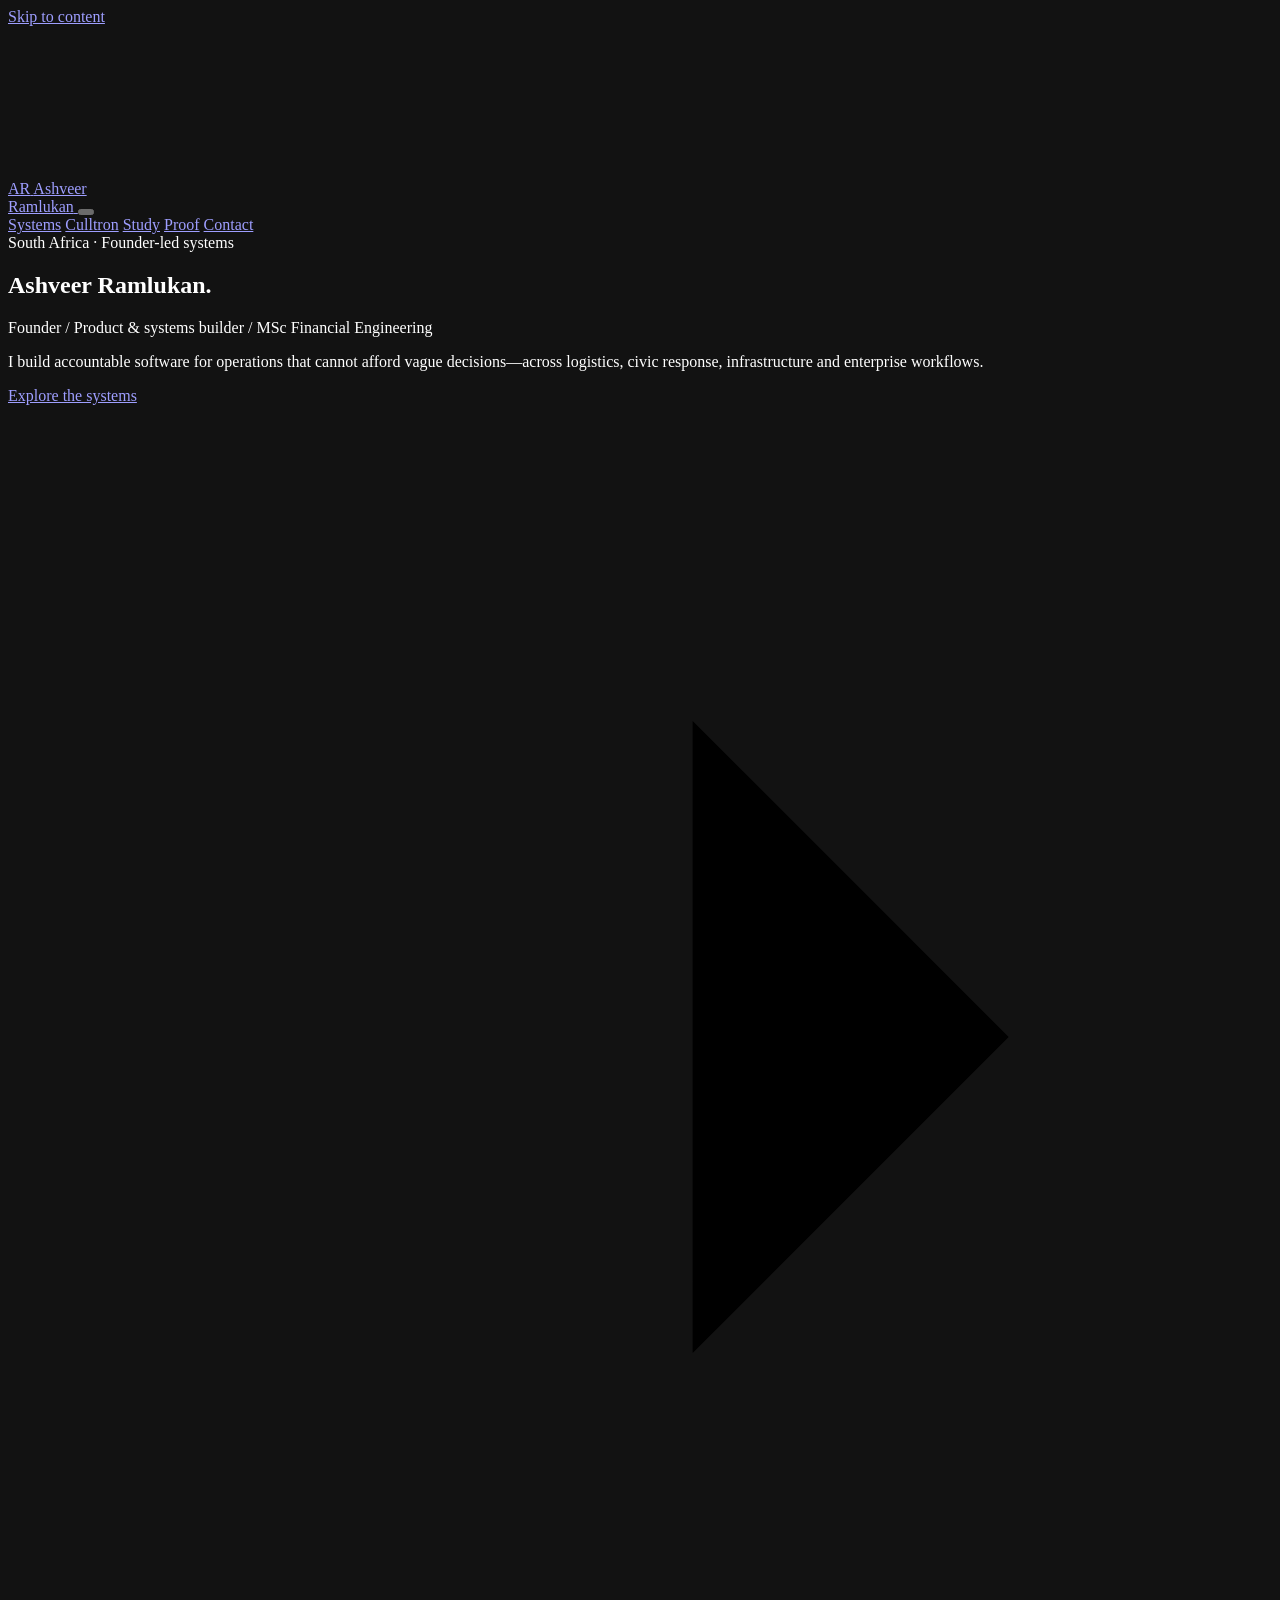
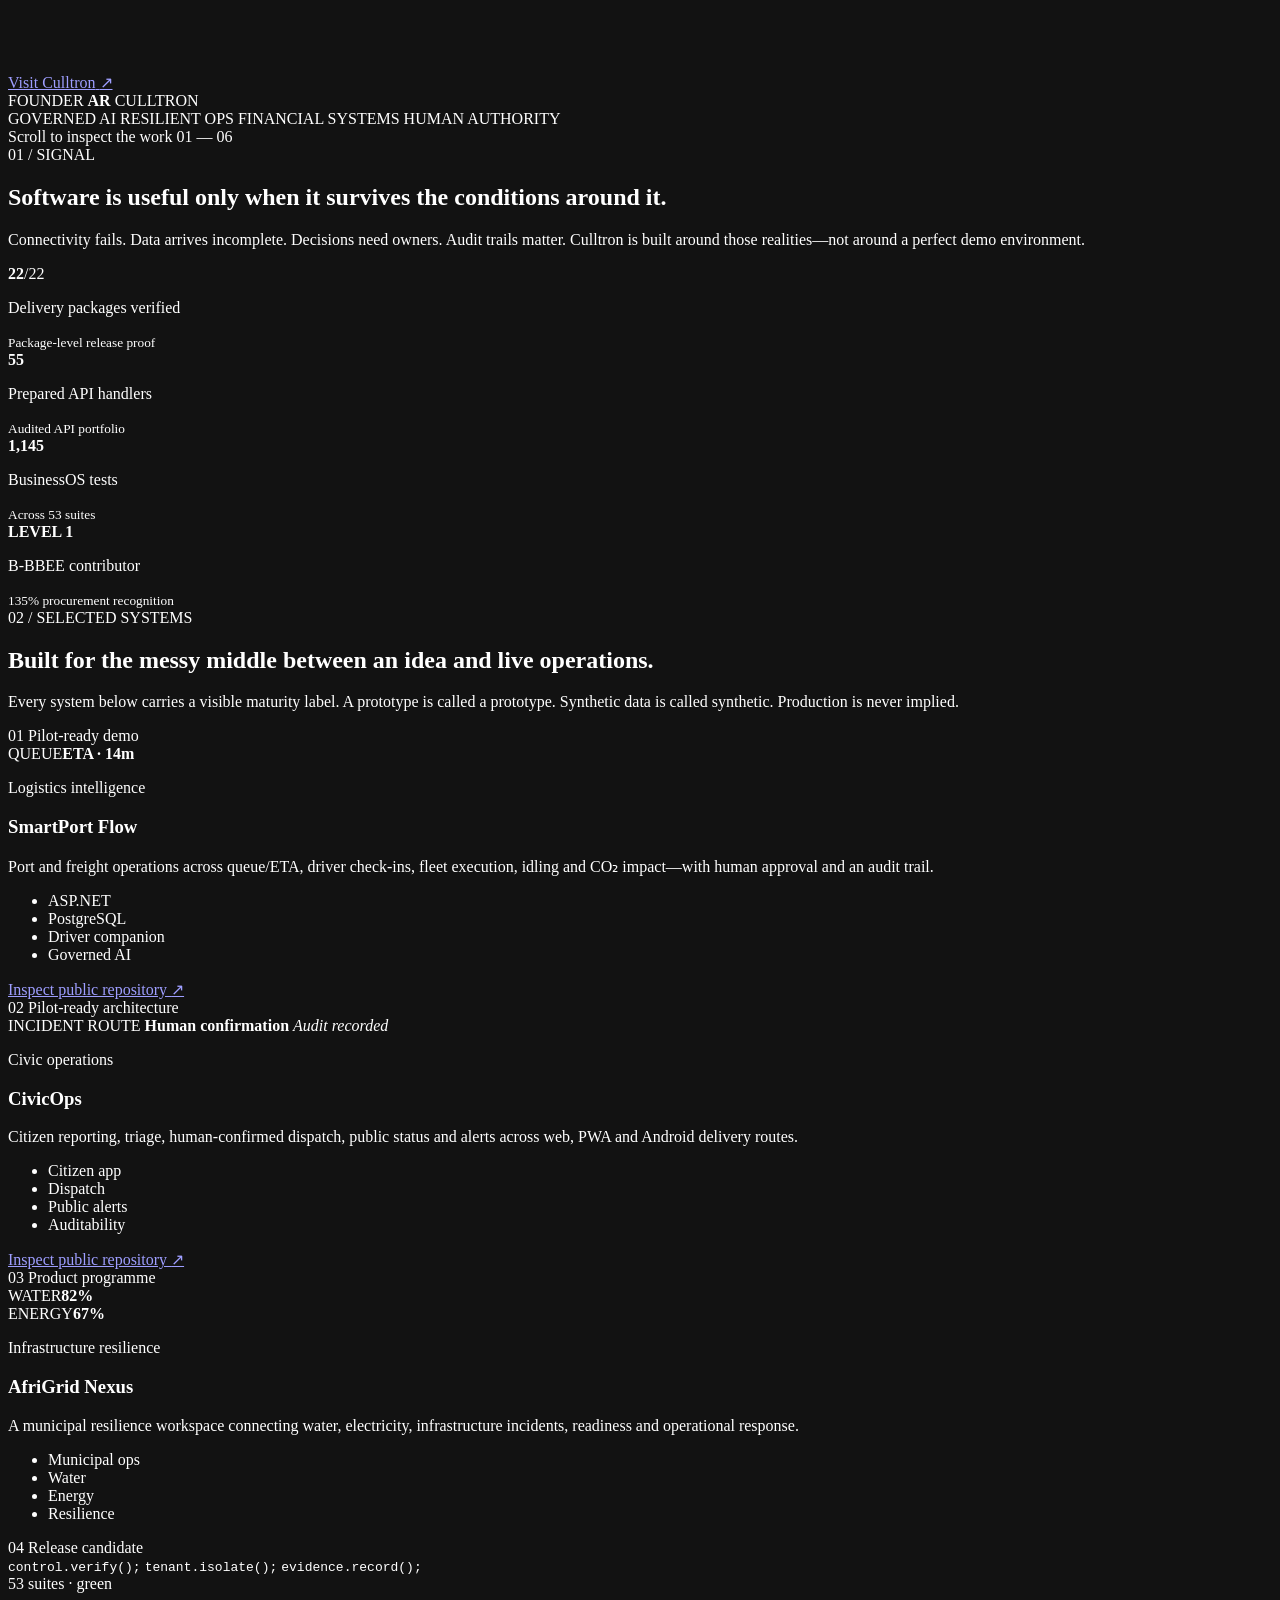
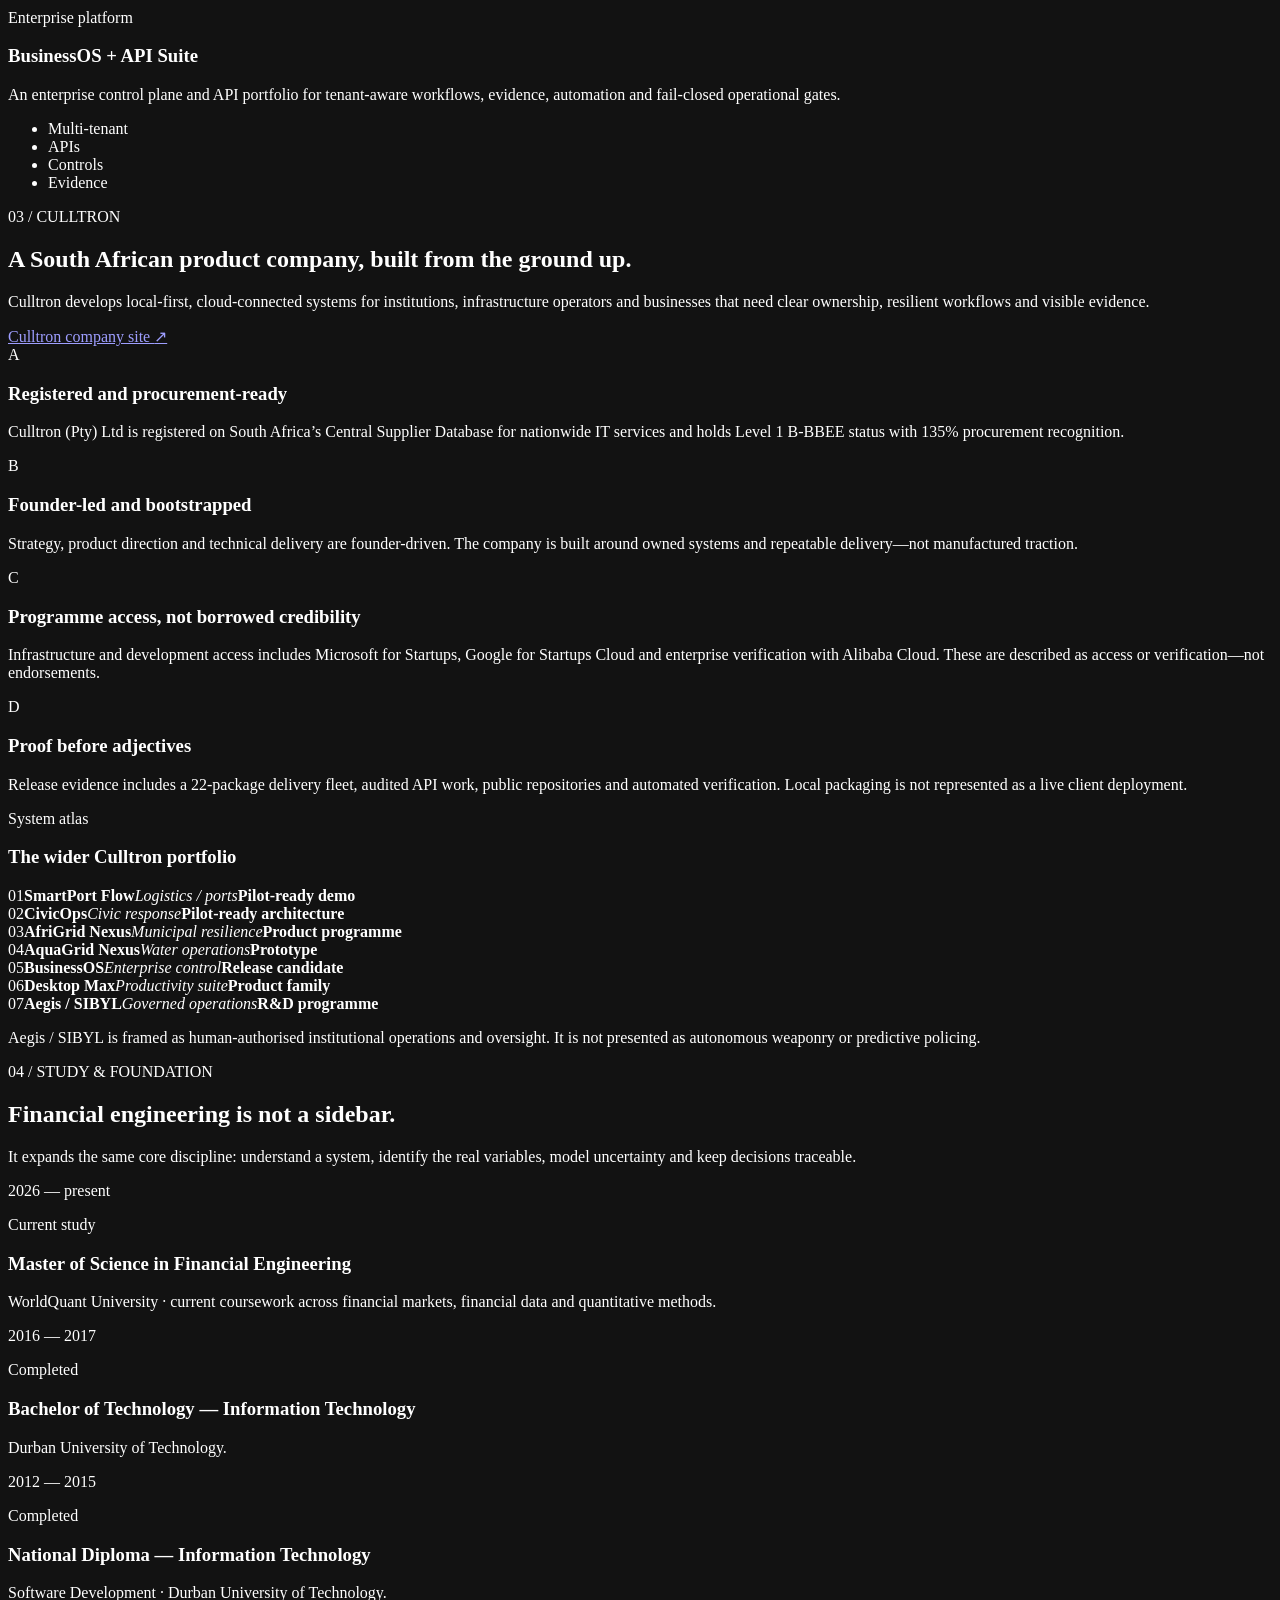
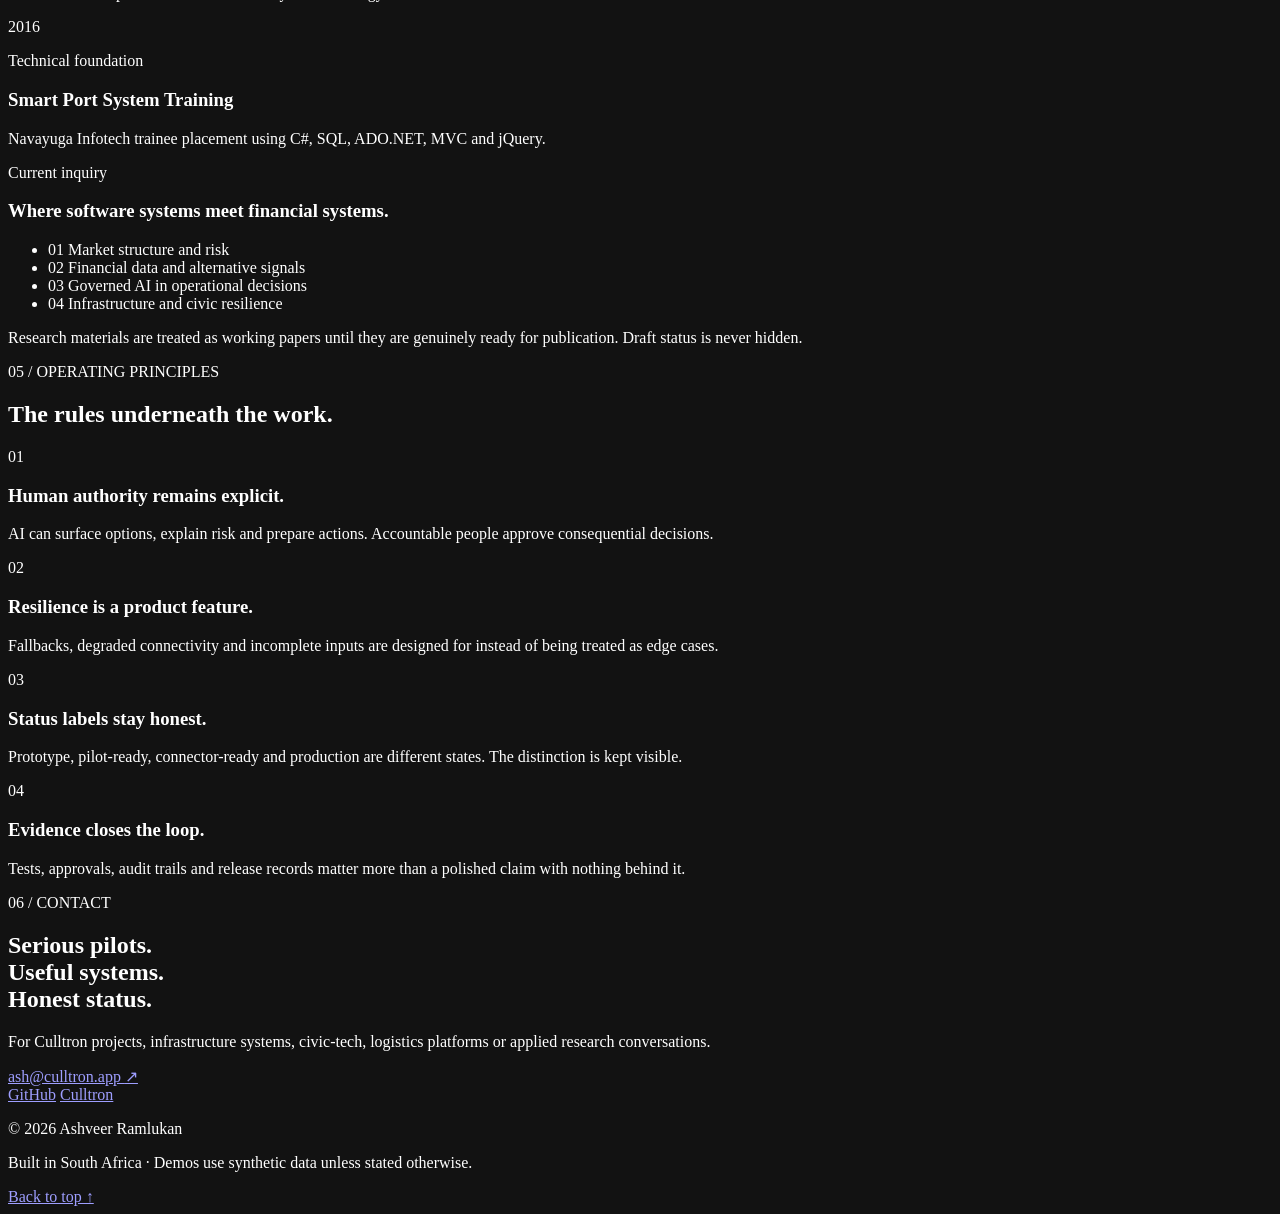
==== index.html @ 6ff2c351 "Build professional founder profile page" ====
<!doctype html>
<html lang="en">
<head>
  <meta charset="utf-8">
  <meta name="viewport" content="width=device-width, initial-scale=1">
  <meta name="color-scheme" content="dark">
  <meta name="theme-color" content="#090b0f">

  <title>Ashveer Ramlukan — Founder of Culltron</title>
  <meta name="description" content="Ashveer Ramlukan is the founder of Culltron, building governed software for logistics, civic operations, infrastructure and enterprise workflows while studying Financial Engineering.">
  <meta name="author" content="Ashveer Ramlukan">
  <meta name="robots" content="index, follow">

  <meta property="og:type" content="website">
  <meta property="og:title" content="Ashveer Ramlukan — Founder of Culltron">
  <meta property="og:description" content="Founder, systems builder and MSc Financial Engineering student. Building accountable software for real-world operations.">
  <meta property="og:image" content="assets/og-card.png">
  <meta property="og:image:alt" content="Ashveer Ramlukan — Founder of Culltron">
  <meta name="twitter:card" content="summary_large_image">

  <link rel="icon" href="assets/favicon.svg" type="image/svg+xml">
  <link rel="stylesheet" href="styles.css">

  <script type="application/ld+json">
  {
    "@context": "https://schema.org",
    "@type": "Person",
    "name": "Ashveer Ramlukan",
    "jobTitle": "Founder and Systems Builder",
    "worksFor": {
      "@type": "Organization",
      "name": "Culltron (Pty) Ltd",
      "url": "https://culltron.co.za"
    },
    "affiliation": {
      "@type": "CollegeOrUniversity",
      "name": "WorldQuant University"
    },
    "alumniOf": {
      "@type": "CollegeOrUniversity",
      "name": "Durban University of Technology"
    },
    "url": "https://github.com/AeriesAgi",
    "sameAs": [
      "https://github.com/AeriesAgi",
      "https://culltron.co.za"
    ]
  }
  </script>
</head>
<body>
  <a class="skip-link" href="#main">Skip to content</a>
  <div class="scroll-progress" aria-hidden="true"><span></span></div>
  <div class="pointer-glow" aria-hidden="true"></div>
  <canvas class="field" id="field" aria-hidden="true"></canvas>

  <header class="site-header" data-header>
    <a class="brand magnetic" href="#top" aria-label="Ashveer Ramlukan — home">
      <span class="brand-mark">AR</span>
      <span class="brand-copy">Ashveer<br>Ramlukan</span>
    </a>

    <button class="nav-toggle" type="button" aria-label="Open navigation" aria-expanded="false" aria-controls="site-nav">
      <span></span><span></span>
    </button>

    <nav class="site-nav" id="site-nav" aria-label="Primary navigation">
      <a href="#work">Systems</a>
      <a href="#culltron">Culltron</a>
      <a href="#study">Study</a>
      <a href="#proof">Proof</a>
      <a class="nav-cta magnetic" href="mailto:ash@culltron.app">Contact</a>
    </nav>
  </header>

  <main id="main">
    <section class="hero" id="top" aria-labelledby="hero-title">
      <div class="hero-grid shell">
        <div class="hero-copy">
          <div class="eyebrow reveal">
            <span class="status-dot" aria-hidden="true"></span>
            South Africa · Founder-led systems
          </div>

          <h1 id="hero-title" class="hero-title reveal">
            <span>Ashveer</span>
            <span class="outline">Ramlukan.</span>
          </h1>

          <p class="hero-role reveal">Founder <span>/</span> Product &amp; systems builder <span>/</span> MSc Financial Engineering</p>

          <p class="hero-lead reveal">
            I build accountable software for operations that cannot afford vague decisions—across logistics, civic response, infrastructure and enterprise workflows.
          </p>

          <div class="hero-actions reveal">
            <a class="button button-primary magnetic" href="#work">
              <span>Explore the systems</span>
              <svg viewBox="0 0 24 24" aria-hidden="true"><path d="M5 12h14M13 6l6 6-6 6"/></svg>
            </a>
            <a class="button button-quiet magnetic" href="https://culltron.co.za" target="_blank" rel="noreferrer">
              <span>Visit Culltron</span>
              <span aria-hidden="true">↗</span>
            </a>
          </div>
        </div>

        <div class="hero-orbit reveal" aria-label="Areas of focus">
          <div class="orbit-ring orbit-ring-one"></div>
          <div class="orbit-ring orbit-ring-two"></div>
          <div class="orbit-core">
            <span class="orbit-kicker">FOUNDER</span>
            <strong>AR</strong>
            <span>CULLTRON</span>
          </div>
          <span class="orbit-tag tag-one">GOVERNED AI</span>
          <span class="orbit-tag tag-two">RESILIENT OPS</span>
          <span class="orbit-tag tag-three">FINANCIAL SYSTEMS</span>
          <span class="orbit-tag tag-four">HUMAN AUTHORITY</span>
        </div>
      </div>

      <div class="hero-foot shell reveal">
        <span>Scroll to inspect the work</span>
        <span class="hero-line" aria-hidden="true"></span>
        <span>01 — 06</span>
      </div>
    </section>

    <section class="signal section" aria-labelledby="signal-title">
      <div class="shell signal-layout">
        <div class="section-index reveal">01 / SIGNAL</div>
        <div>
          <h2 id="signal-title" class="statement reveal">Software is useful only when it survives the conditions around it.</h2>
          <p class="statement-note reveal">Connectivity fails. Data arrives incomplete. Decisions need owners. Audit trails matter. Culltron is built around those realities—not around a perfect demo environment.</p>
        </div>
      </div>

      <div class="shell metric-grid" id="proof">
        <article class="metric reveal">
          <strong data-count="22">22</strong><span>/22</span>
          <p>Delivery packages verified</p>
          <small>Package-level release proof</small>
        </article>
        <article class="metric reveal">
          <strong data-count="55">55</strong>
          <p>Prepared API handlers</p>
          <small>Audited API portfolio</small>
        </article>
        <article class="metric reveal">
          <strong data-count="1145">1,145</strong>
          <p>BusinessOS tests</p>
          <small>Across 53 suites</small>
        </article>
        <article class="metric reveal">
          <strong>LEVEL 1</strong>
          <p>B-BBEE contributor</p>
          <small>135% procurement recognition</small>
        </article>
      </div>
    </section>

    <section class="work section" id="work" aria-labelledby="work-title">
      <div class="shell section-head">
        <div class="section-index reveal">02 / SELECTED SYSTEMS</div>
        <div>
          <h2 id="work-title" class="section-title reveal">Built for the messy middle between an idea and live operations.</h2>
          <p class="section-intro reveal">Every system below carries a visible maturity label. A prototype is called a prototype. Synthetic data is called synthetic. Production is never implied.</p>
        </div>
      </div>

      <div class="shell project-grid">
        <article class="project project-featured reveal">
          <div class="project-topline">
            <span class="project-number">01</span>
            <span class="status status-ready">Pilot-ready demo</span>
          </div>
          <div class="project-visual visual-port" aria-hidden="true">
            <div class="radar"></div>
            <div class="route route-a"></div>
            <div class="route route-b"></div>
            <span class="port-node node-a"></span>
            <span class="port-node node-b"></span>
            <span class="port-node node-c"></span>
            <div class="visual-label"><span>QUEUE</span><strong>ETA · 14m</strong></div>
          </div>
          <div class="project-copy">
            <p class="project-kicker">Logistics intelligence</p>
            <h3>SmartPort Flow</h3>
            <p>Port and freight operations across queue/ETA, driver check-ins, fleet execution, idling and CO₂ impact—with human approval and an audit trail.</p>
            <ul class="tag-list" aria-label="SmartPort Flow capabilities">
              <li>ASP.NET</li><li>PostgreSQL</li><li>Driver companion</li><li>Governed AI</li>
            </ul>
            <a class="text-link magnetic" href="https://github.com/AeriesAgi/culltron-smart-port-flow" target="_blank" rel="noreferrer">Inspect public repository <span aria-hidden="true">↗</span></a>
          </div>
        </article>

        <article class="project reveal">
          <div class="project-topline">
            <span class="project-number">02</span>
            <span class="status status-ready">Pilot-ready architecture</span>
          </div>
          <div class="project-visual visual-civic" aria-hidden="true">
            <div class="civic-map"></div>
            <span class="pulse pulse-a"></span>
            <span class="pulse pulse-b"></span>
            <span class="pulse pulse-c"></span>
            <div class="dispatch-card">
              <span>INCIDENT ROUTE</span>
              <strong>Human confirmation</strong>
              <i>Audit recorded</i>
            </div>
          </div>
          <div class="project-copy">
            <p class="project-kicker">Civic operations</p>
            <h3>CivicOps</h3>
            <p>Citizen reporting, triage, human-confirmed dispatch, public status and alerts across web, PWA and Android delivery routes.</p>
            <ul class="tag-list" aria-label="CivicOps capabilities">
              <li>Citizen app</li><li>Dispatch</li><li>Public alerts</li><li>Auditability</li>
            </ul>
            <a class="text-link magnetic" href="https://github.com/AeriesAgi/civicops" target="_blank" rel="noreferrer">Inspect public repository <span aria-hidden="true">↗</span></a>
          </div>
        </article>

        <article class="project reveal">
          <div class="project-topline">
            <span class="project-number">03</span>
            <span class="status status-build">Product programme</span>
          </div>
          <div class="project-visual visual-grid" aria-hidden="true">
            <div class="grid-wave wave-one"></div>
            <div class="grid-wave wave-two"></div>
            <div class="grid-meter"><span>WATER</span><b>82%</b></div>
            <div class="grid-meter meter-two"><span>ENERGY</span><b>67%</b></div>
          </div>
          <div class="project-copy">
            <p class="project-kicker">Infrastructure resilience</p>
            <h3>AfriGrid Nexus</h3>
            <p>A municipal resilience workspace connecting water, electricity, infrastructure incidents, readiness and operational response.</p>
            <ul class="tag-list" aria-label="AfriGrid Nexus capabilities">
              <li>Municipal ops</li><li>Water</li><li>Energy</li><li>Resilience</li>
            </ul>
          </div>
        </article>

        <article class="project reveal">
          <div class="project-topline">
            <span class="project-number">04</span>
            <span class="status status-release">Release candidate</span>
          </div>
          <div class="project-visual visual-os" aria-hidden="true">
            <div class="terminal-window">
              <div class="terminal-head"><i></i><i></i><i></i></div>
              <code><span>control</span>.verify();</code>
              <code><span>tenant</span>.isolate();</code>
              <code><span>evidence</span>.record();</code>
              <div class="terminal-ok">53 suites · green</div>
            </div>
          </div>
          <div class="project-copy">
            <p class="project-kicker">Enterprise platform</p>
            <h3>BusinessOS + API Suite</h3>
            <p>An enterprise control plane and API portfolio for tenant-aware workflows, evidence, automation and fail-closed operational gates.</p>
            <ul class="tag-list" aria-label="BusinessOS capabilities">
              <li>Multi-tenant</li><li>APIs</li><li>Controls</li><li>Evidence</li>
            </ul>
          </div>
        </article>
      </div>
    </section>

    <section class="culltron section" id="culltron" aria-labelledby="culltron-title">
      <div class="shell culltron-layout">
        <div class="culltron-sticky">
          <div class="section-index reveal">03 / CULLTRON</div>
          <h2 id="culltron-title" class="section-title reveal">A South African product company, built from the ground up.</h2>
          <p class="section-intro reveal">Culltron develops local-first, cloud-connected systems for institutions, infrastructure operators and businesses that need clear ownership, resilient workflows and visible evidence.</p>
          <div class="culltron-actions reveal">
            <a class="button button-primary magnetic" href="https://culltron.co.za" target="_blank" rel="noreferrer">Culltron company site <span aria-hidden="true">↗</span></a>
          </div>
        </div>

        <div class="evidence-stack">
          <article class="evidence reveal">
            <span class="evidence-index">A</span>
            <div>
              <h3>Registered and procurement-ready</h3>
              <p>Culltron (Pty) Ltd is registered on South Africa’s Central Supplier Database for nationwide IT services and holds Level 1 B-BBEE status with 135% procurement recognition.</p>
            </div>
          </article>
          <article class="evidence reveal">
            <span class="evidence-index">B</span>
            <div>
              <h3>Founder-led and bootstrapped</h3>
              <p>Strategy, product direction and technical delivery are founder-driven. The company is built around owned systems and repeatable delivery—not manufactured traction.</p>
            </div>
          </article>
          <article class="evidence reveal">
            <span class="evidence-index">C</span>
            <div>
              <h3>Programme access, not borrowed credibility</h3>
              <p>Infrastructure and development access includes Microsoft for Startups, Google for Startups Cloud and enterprise verification with Alibaba Cloud. These are described as access or verification—not endorsements.</p>
            </div>
          </article>
          <article class="evidence reveal">
            <span class="evidence-index">D</span>
            <div>
              <h3>Proof before adjectives</h3>
              <p>Release evidence includes a 22-package delivery fleet, audited API work, public repositories and automated verification. Local packaging is not represented as a live client deployment.</p>
            </div>
          </article>
        </div>
      </div>

      <div class="shell system-atlas reveal" aria-labelledby="atlas-title">
        <div class="atlas-head">
          <p class="project-kicker">System atlas</p>
          <h3 id="atlas-title">The wider Culltron portfolio</h3>
        </div>
        <div class="atlas-table" role="list">
          <div class="atlas-row" role="listitem"><span>01</span><strong>SmartPort Flow</strong><em>Logistics / ports</em><b>Pilot-ready demo</b></div>
          <div class="atlas-row" role="listitem"><span>02</span><strong>CivicOps</strong><em>Civic response</em><b>Pilot-ready architecture</b></div>
          <div class="atlas-row" role="listitem"><span>03</span><strong>AfriGrid Nexus</strong><em>Municipal resilience</em><b>Product programme</b></div>
          <div class="atlas-row" role="listitem"><span>04</span><strong>AquaGrid Nexus</strong><em>Water operations</em><b>Prototype</b></div>
          <div class="atlas-row" role="listitem"><span>05</span><strong>BusinessOS</strong><em>Enterprise control</em><b>Release candidate</b></div>
          <div class="atlas-row" role="listitem"><span>06</span><strong>Desktop Max</strong><em>Productivity suite</em><b>Product family</b></div>
          <div class="atlas-row" role="listitem"><span>07</span><strong>Aegis / SIBYL</strong><em>Governed operations</em><b>R&amp;D programme</b></div>
        </div>
        <p class="atlas-note">Aegis / SIBYL is framed as human-authorised institutional operations and oversight. It is not presented as autonomous weaponry or predictive policing.</p>
      </div>
    </section>

    <section class="study section" id="study" aria-labelledby="study-title">
      <div class="shell section-head">
        <div class="section-index reveal">04 / STUDY &amp; FOUNDATION</div>
        <div>
          <h2 id="study-title" class="section-title reveal">Financial engineering is not a sidebar.</h2>
          <p class="section-intro reveal">It expands the same core discipline: understand a system, identify the real variables, model uncertainty and keep decisions traceable.</p>
        </div>
      </div>

      <div class="shell study-grid">
        <div class="timeline">
          <article class="timeline-item reveal">
            <time>2026 — present</time>
            <div>
              <p class="timeline-type">Current study</p>
              <h3>Master of Science in Financial Engineering</h3>
              <p>WorldQuant University · current coursework across financial markets, financial data and quantitative methods.</p>
            </div>
          </article>
          <article class="timeline-item reveal">
            <time>2016 — 2017</time>
            <div>
              <p class="timeline-type">Completed</p>
              <h3>Bachelor of Technology — Information Technology</h3>
              <p>Durban University of Technology.</p>
            </div>
          </article>
          <article class="timeline-item reveal">
            <time>2012 — 2015</time>
            <div>
              <p class="timeline-type">Completed</p>
              <h3>National Diploma — Information Technology</h3>
              <p>Software Development · Durban University of Technology.</p>
            </div>
          </article>
          <article class="timeline-item reveal">
            <time>2016</time>
            <div>
              <p class="timeline-type">Technical foundation</p>
              <h3>Smart Port System Training</h3>
              <p>Navayuga Infotech trainee placement using C#, SQL, ADO.NET, MVC and jQuery.</p>
            </div>
          </article>
        </div>

        <aside class="study-panel reveal">
          <p class="project-kicker">Current inquiry</p>
          <h3>Where software systems meet financial systems.</h3>
          <ul class="focus-list">
            <li><span>01</span> Market structure and risk</li>
            <li><span>02</span> Financial data and alternative signals</li>
            <li><span>03</span> Governed AI in operational decisions</li>
            <li><span>04</span> Infrastructure and civic resilience</li>
          </ul>
          <p class="study-note">Research materials are treated as working papers until they are genuinely ready for publication. Draft status is never hidden.</p>
        </aside>
      </div>
    </section>

    <section class="principles section" aria-labelledby="principles-title">
      <div class="shell section-head compact">
        <div class="section-index reveal">05 / OPERATING PRINCIPLES</div>
        <h2 id="principles-title" class="section-title reveal">The rules underneath the work.</h2>
      </div>
      <div class="shell principles-grid">
        <article class="principle reveal">
          <span>01</span>
          <h3>Human authority remains explicit.</h3>
          <p>AI can surface options, explain risk and prepare actions. Accountable people approve consequential decisions.</p>
        </article>
        <article class="principle reveal">
          <span>02</span>
          <h3>Resilience is a product feature.</h3>
          <p>Fallbacks, degraded connectivity and incomplete inputs are designed for instead of being treated as edge cases.</p>
        </article>
        <article class="principle reveal">
          <span>03</span>
          <h3>Status labels stay honest.</h3>
          <p>Prototype, pilot-ready, connector-ready and production are different states. The distinction is kept visible.</p>
        </article>
        <article class="principle reveal">
          <span>04</span>
          <h3>Evidence closes the loop.</h3>
          <p>Tests, approvals, audit trails and release records matter more than a polished claim with nothing behind it.</p>
        </article>
      </div>
    </section>

    <section class="contact section" id="contact" aria-labelledby="contact-title">
      <div class="shell contact-card reveal">
        <div>
          <p class="section-index">06 / CONTACT</p>
          <h2 id="contact-title">Serious pilots.<br>Useful systems.<br><span>Honest status.</span></h2>
        </div>
        <div class="contact-side">
          <p>For Culltron projects, infrastructure systems, civic-tech, logistics platforms or applied research conversations.</p>
          <a class="contact-email magnetic" href="mailto:ash@culltron.app">ash@culltron.app <span aria-hidden="true">↗</span></a>
          <div class="contact-links">
            <a href="https://github.com/AeriesAgi" target="_blank" rel="noreferrer">GitHub</a>
            <a href="https://culltron.co.za" target="_blank" rel="noreferrer">Culltron</a>
          </div>
        </div>
      </div>
    </section>
  </main>

  <footer class="site-footer">
    <div class="shell">
      <p>© 2026 Ashveer Ramlukan</p>
      <p>Built in South Africa · Demos use synthetic data unless stated otherwise.</p>
      <a href="#top">Back to top ↑</a>
    </div>
  </footer>

  <script src="script.js" defer></script>
</body>
</html>
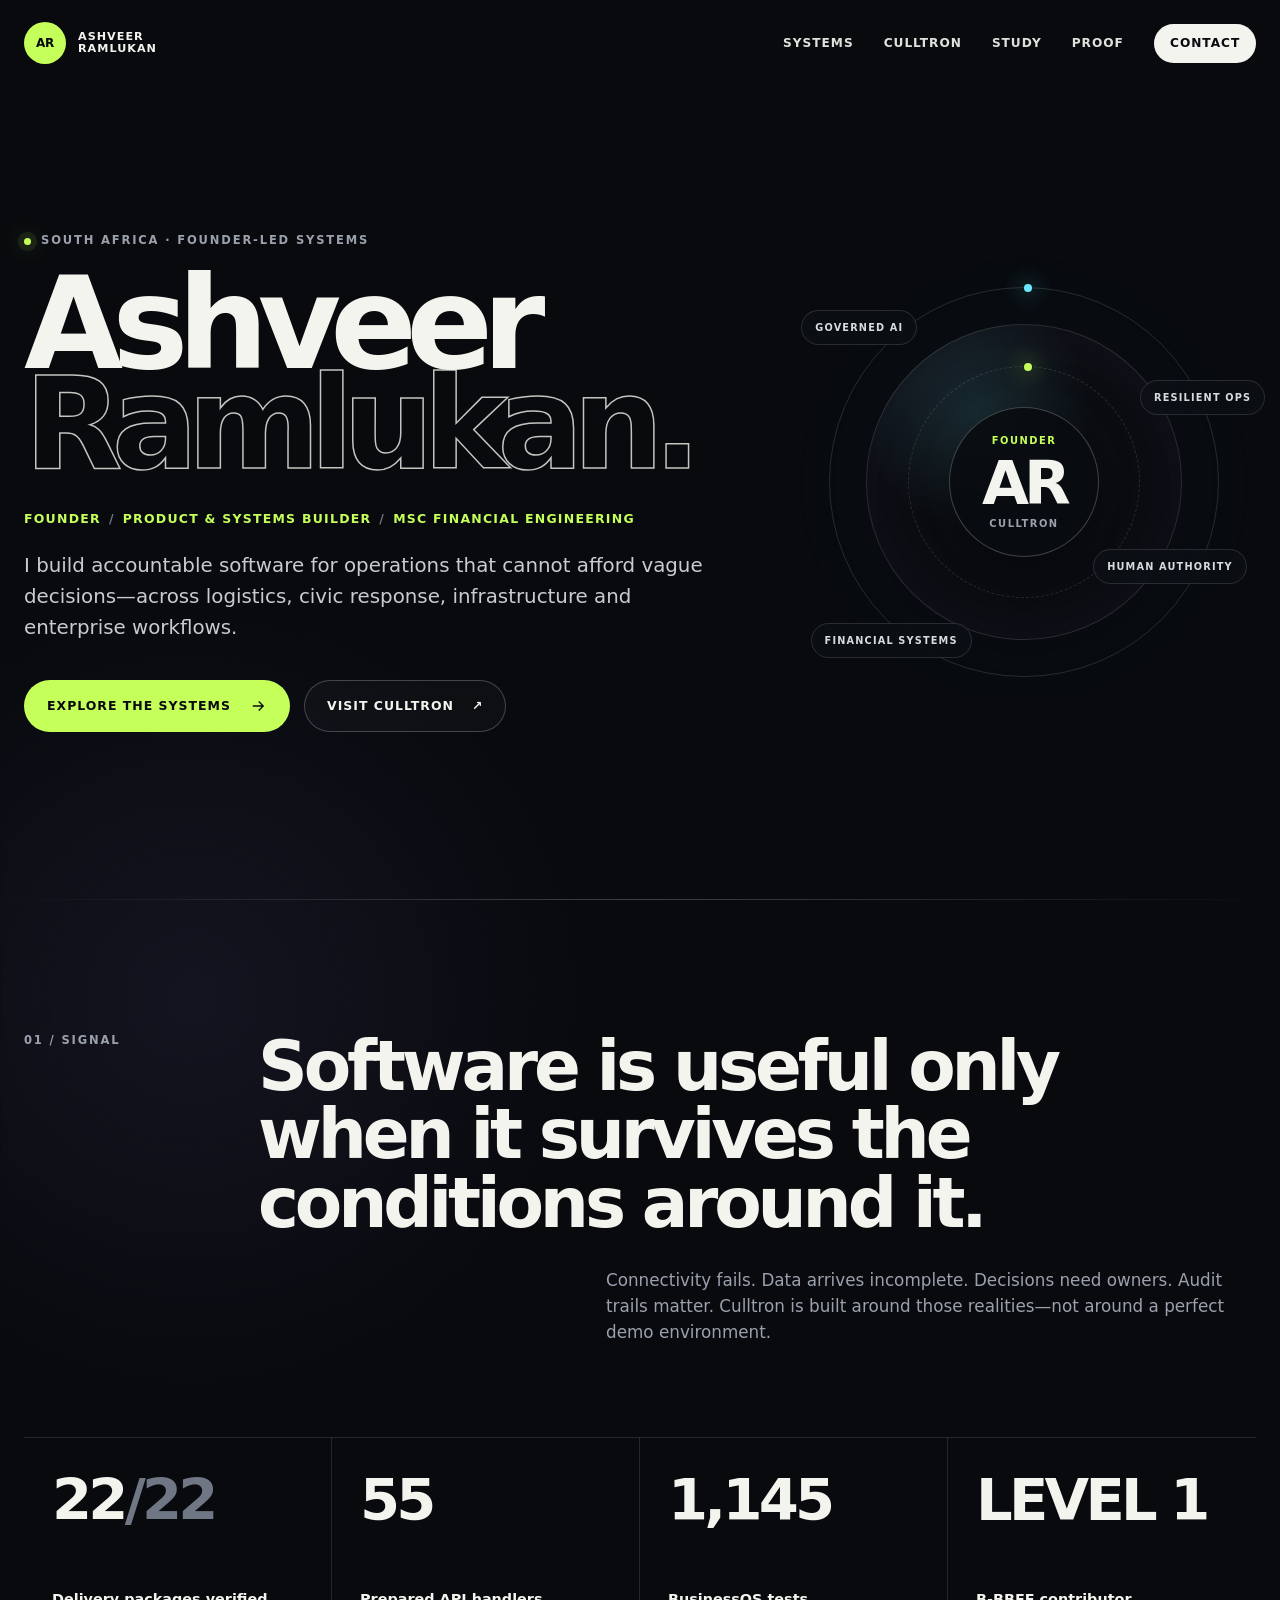
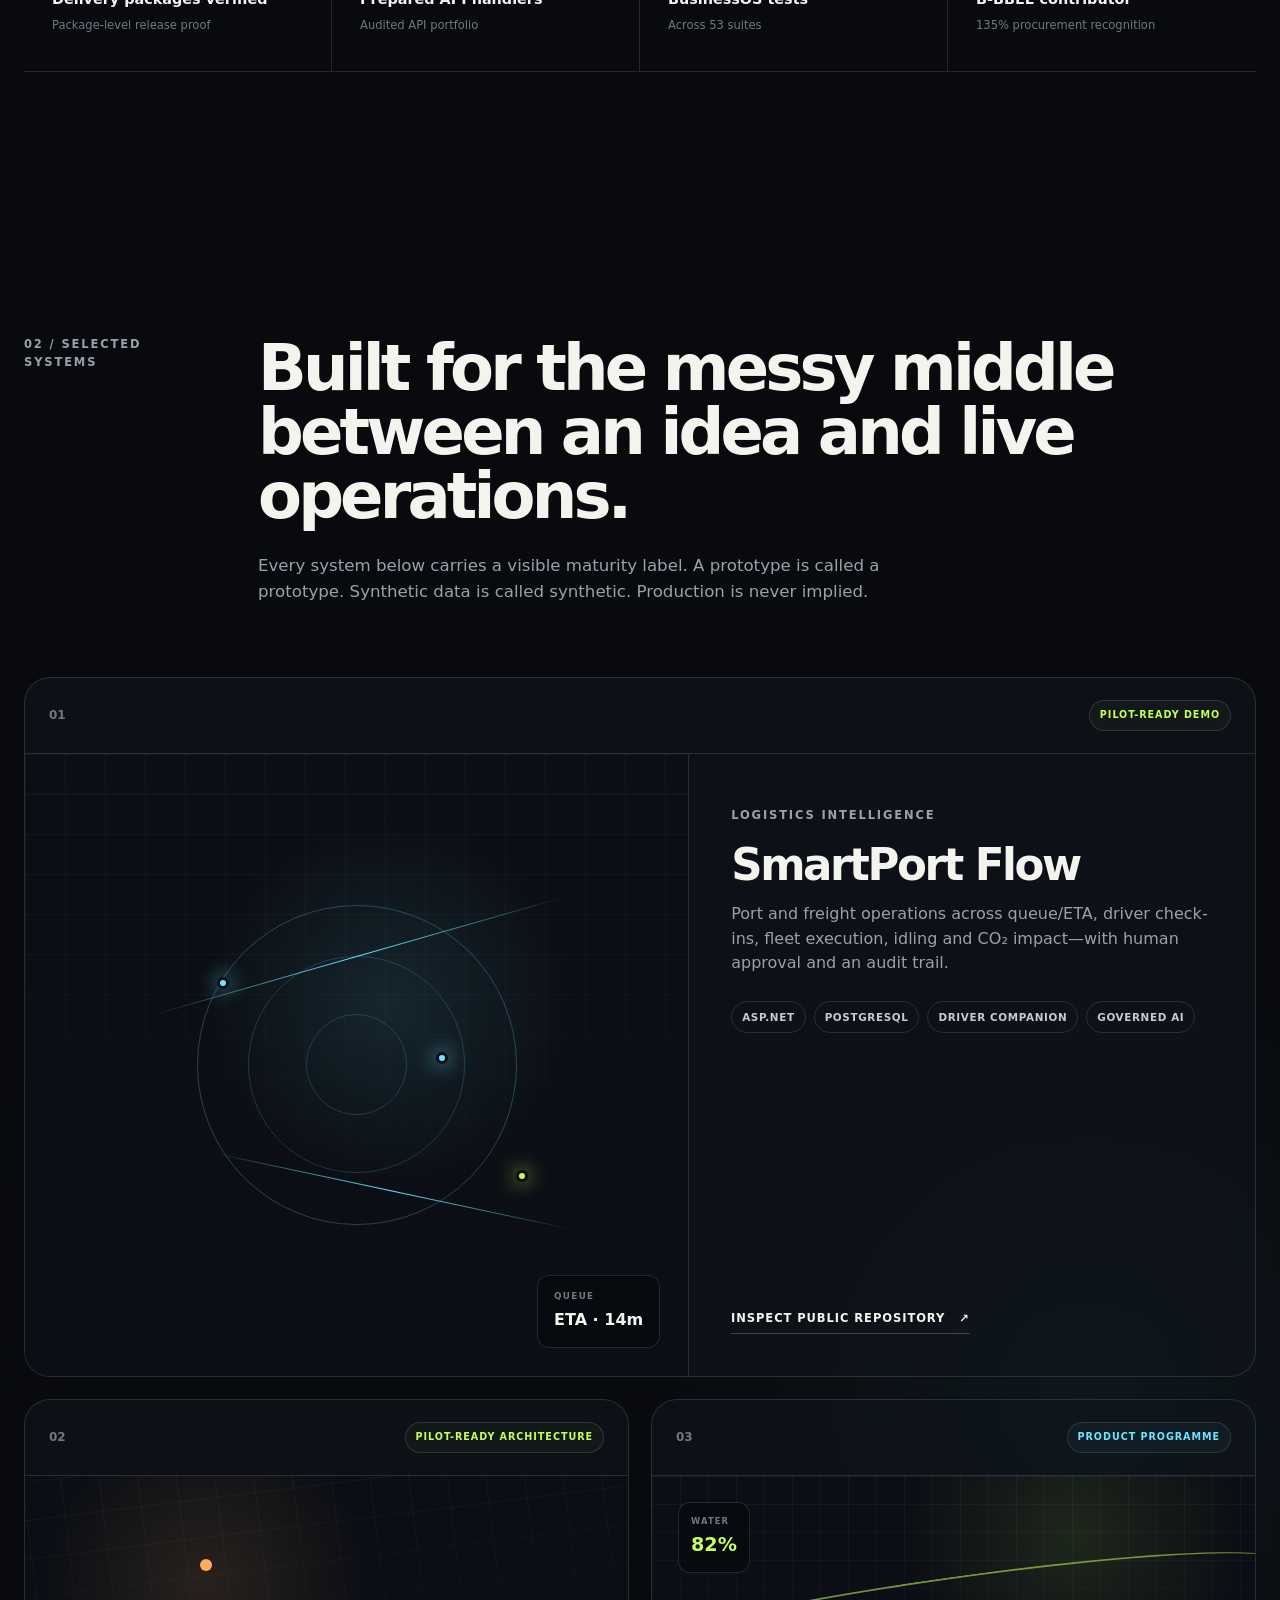
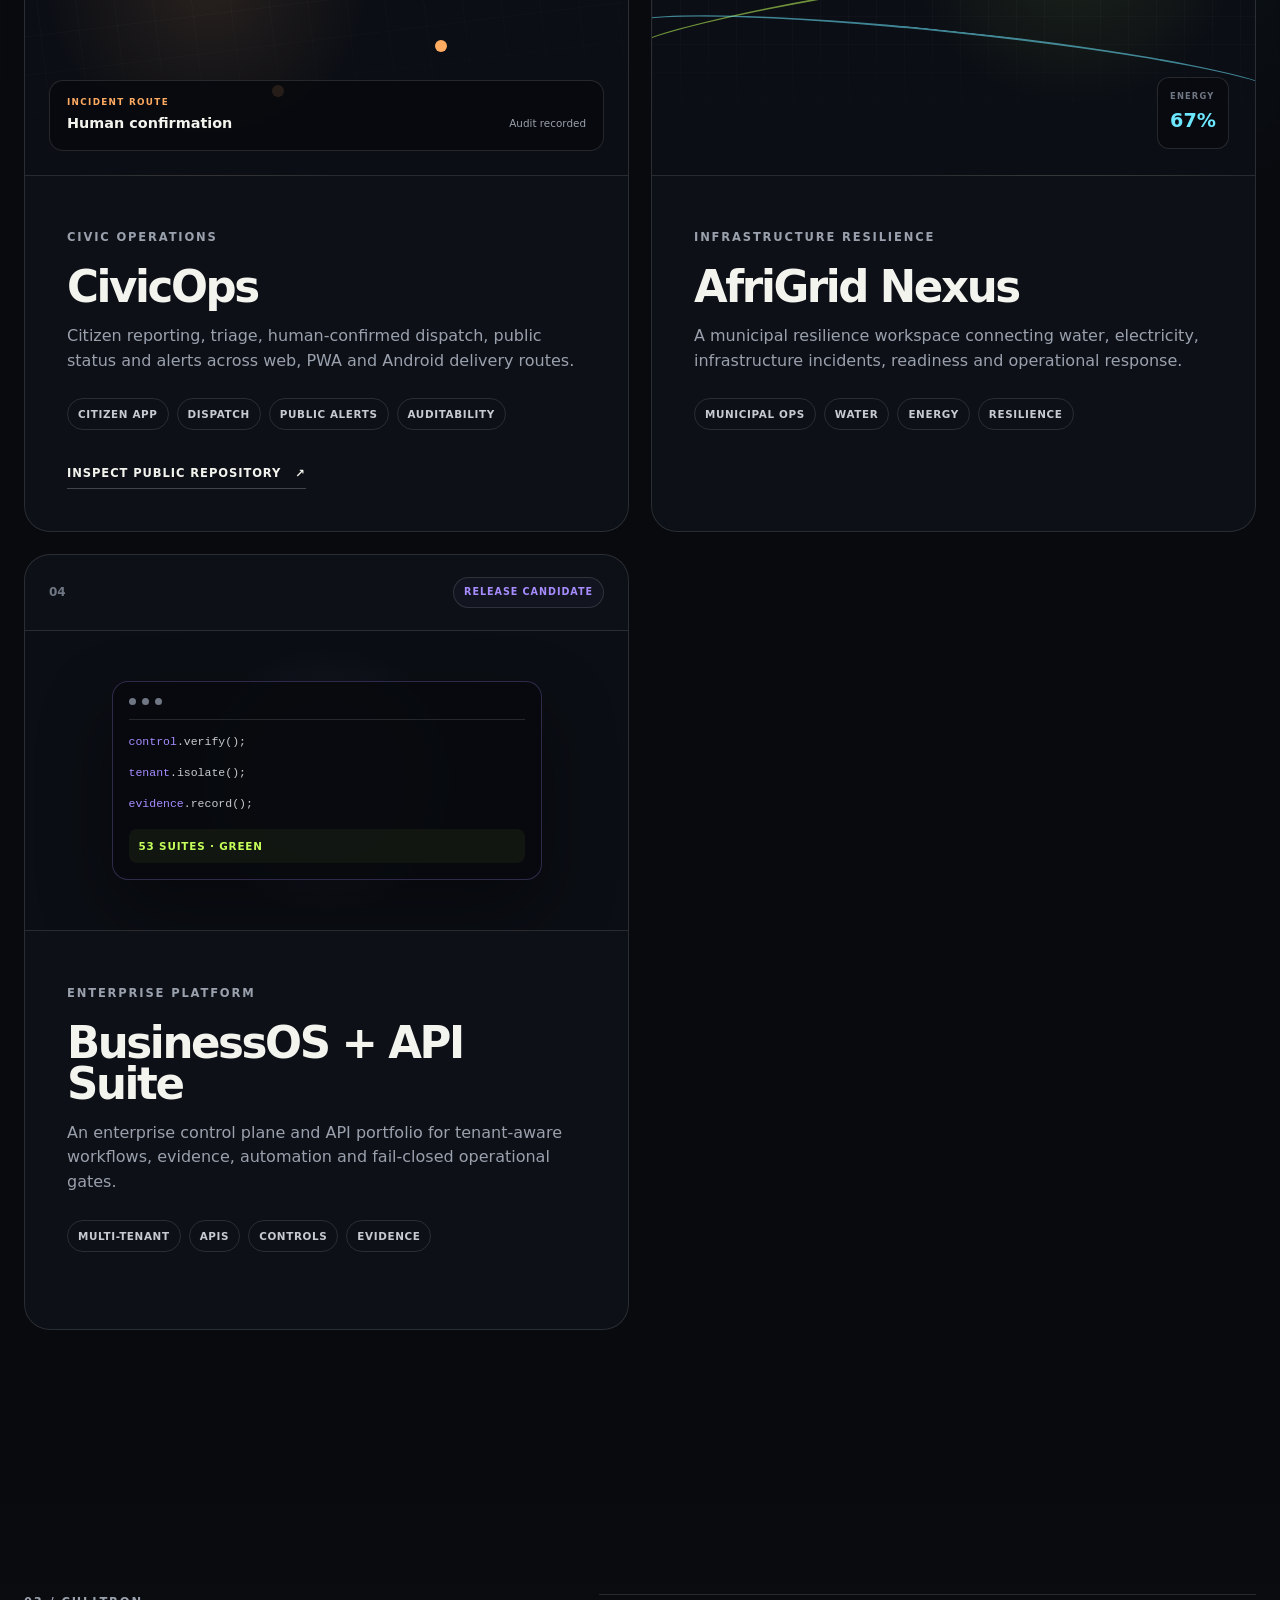
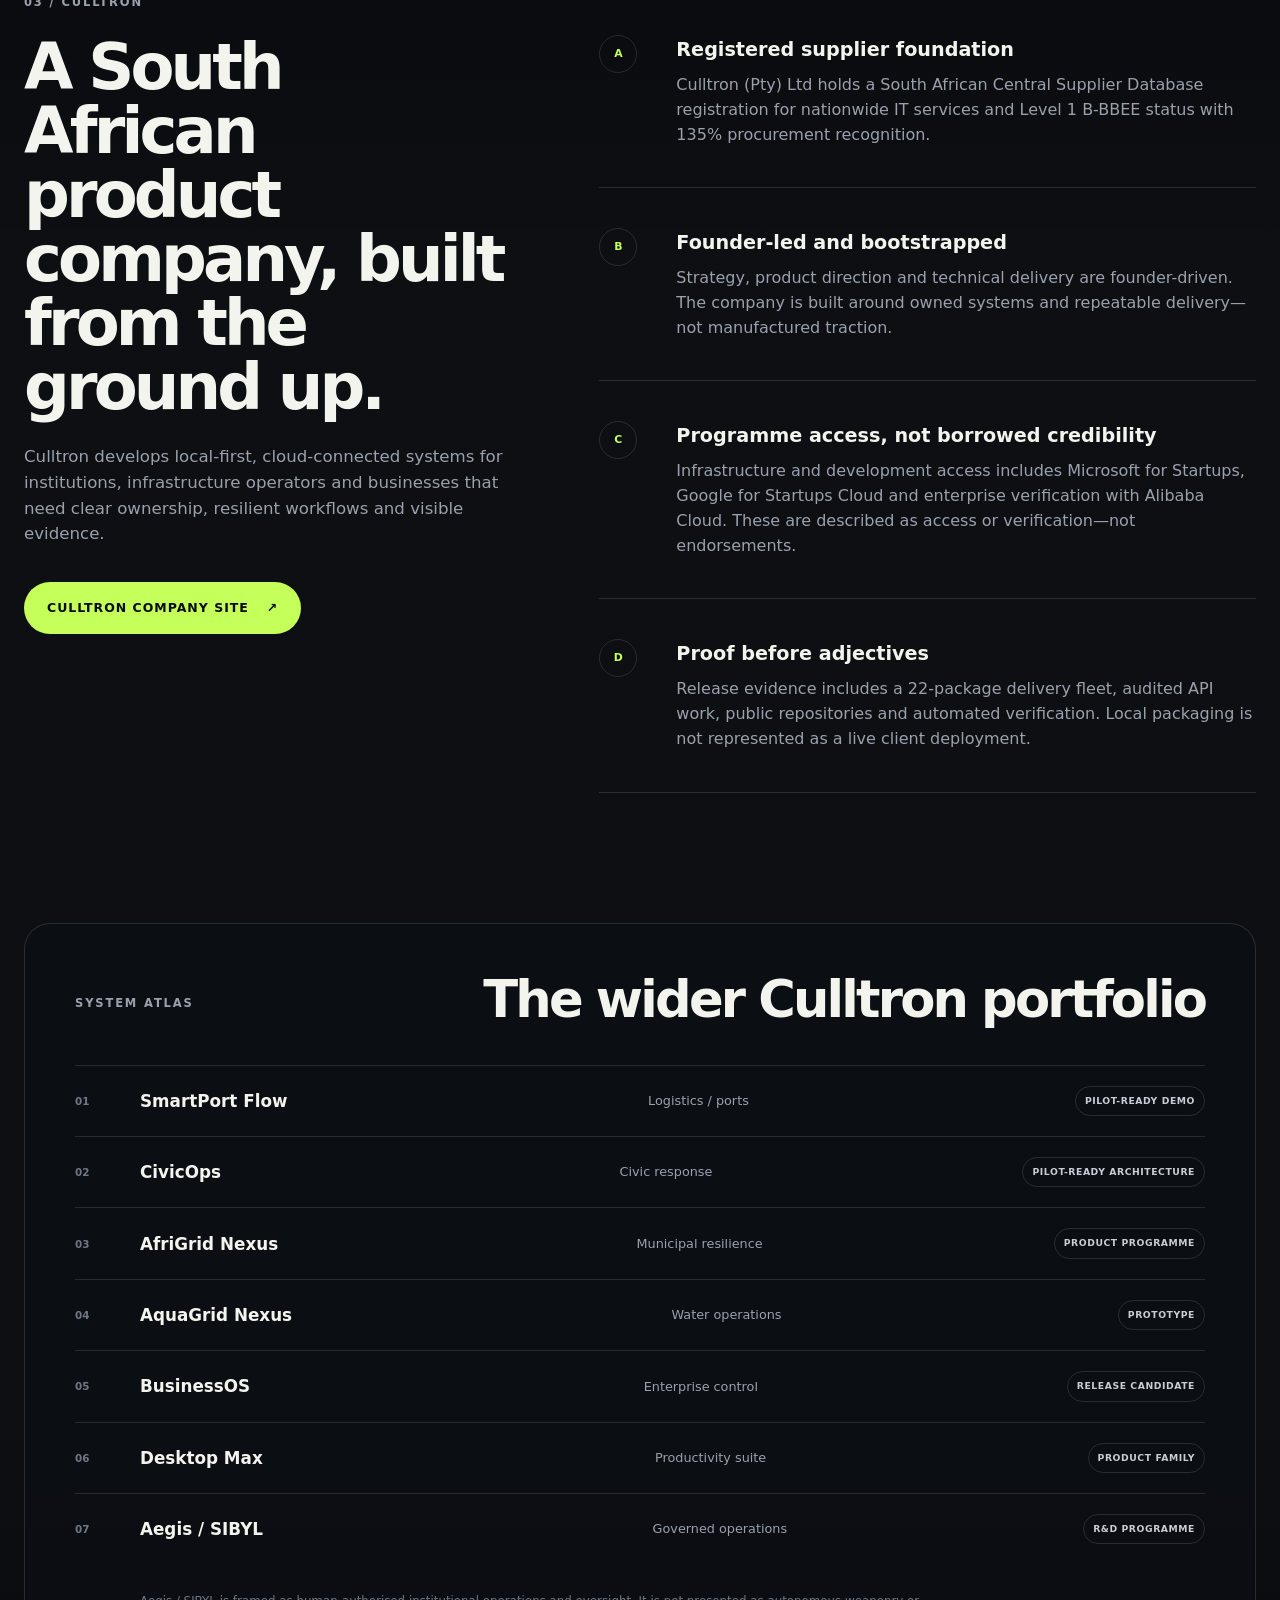
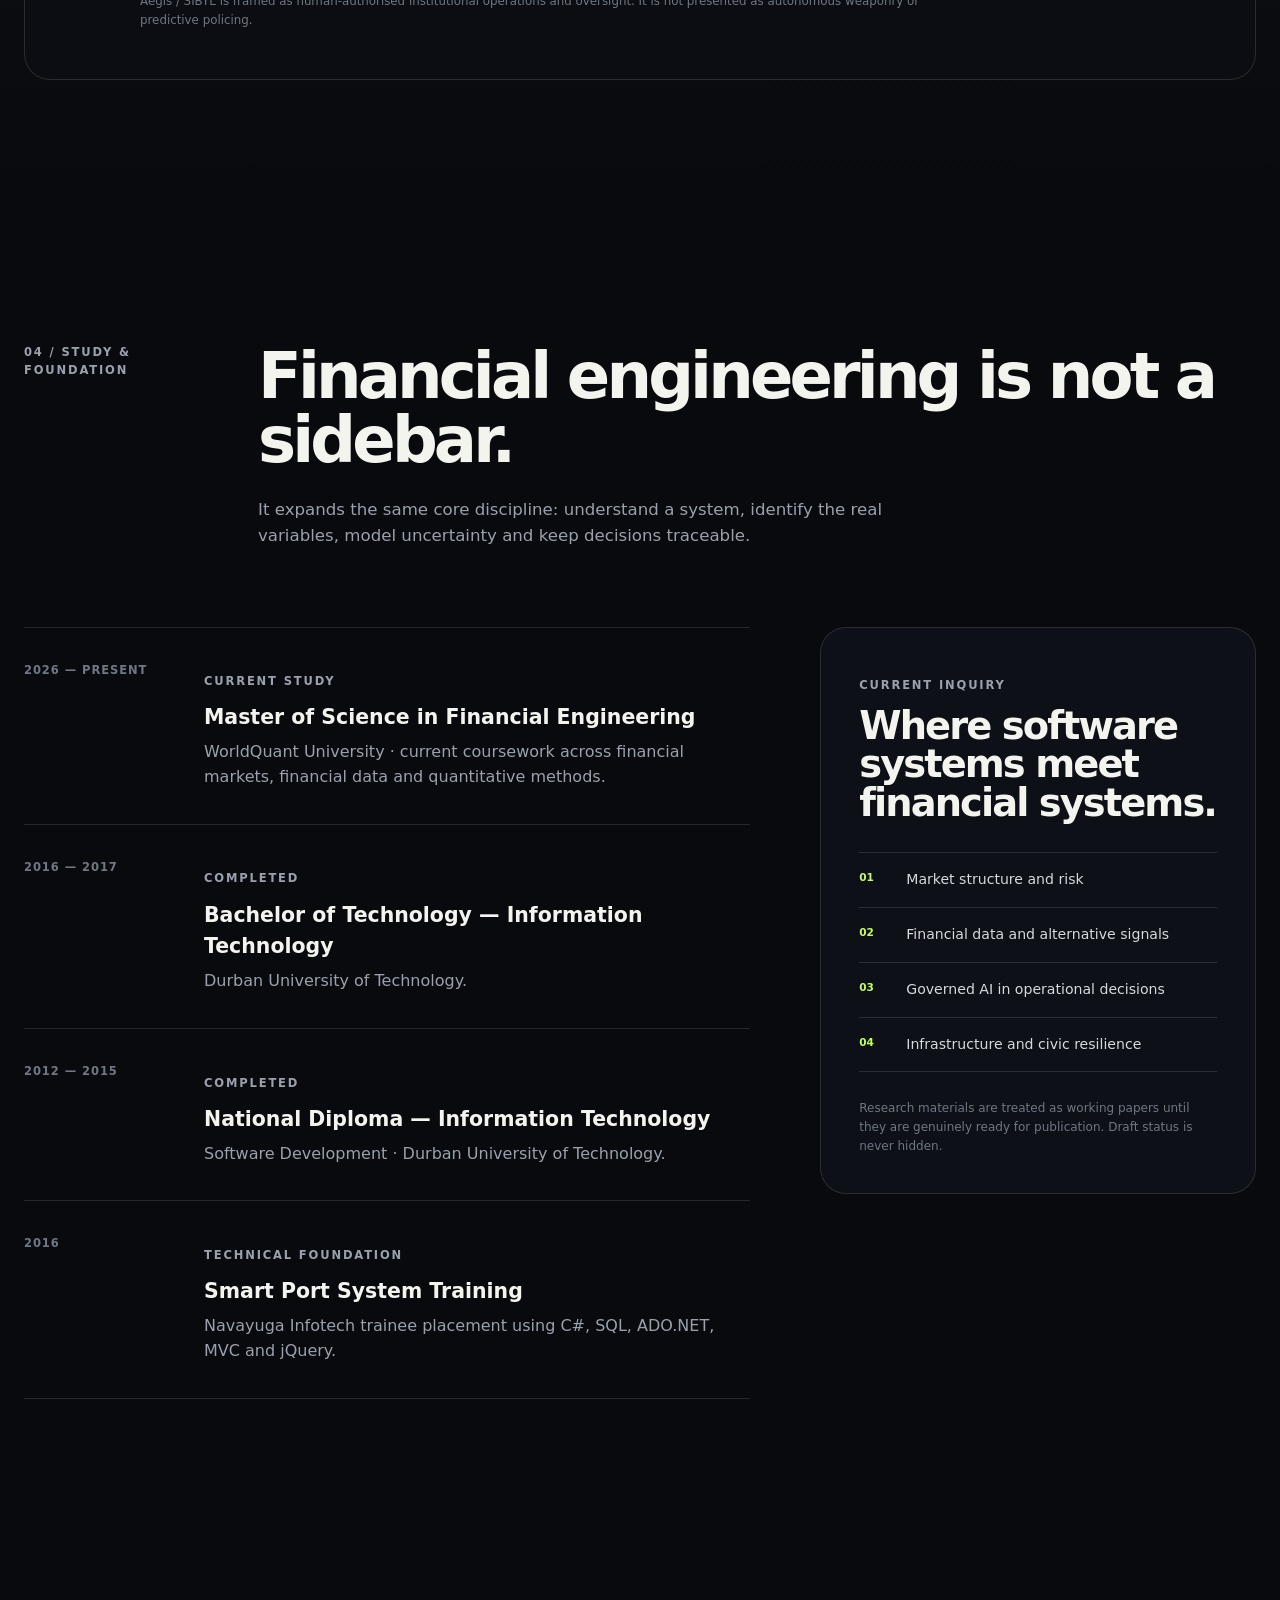
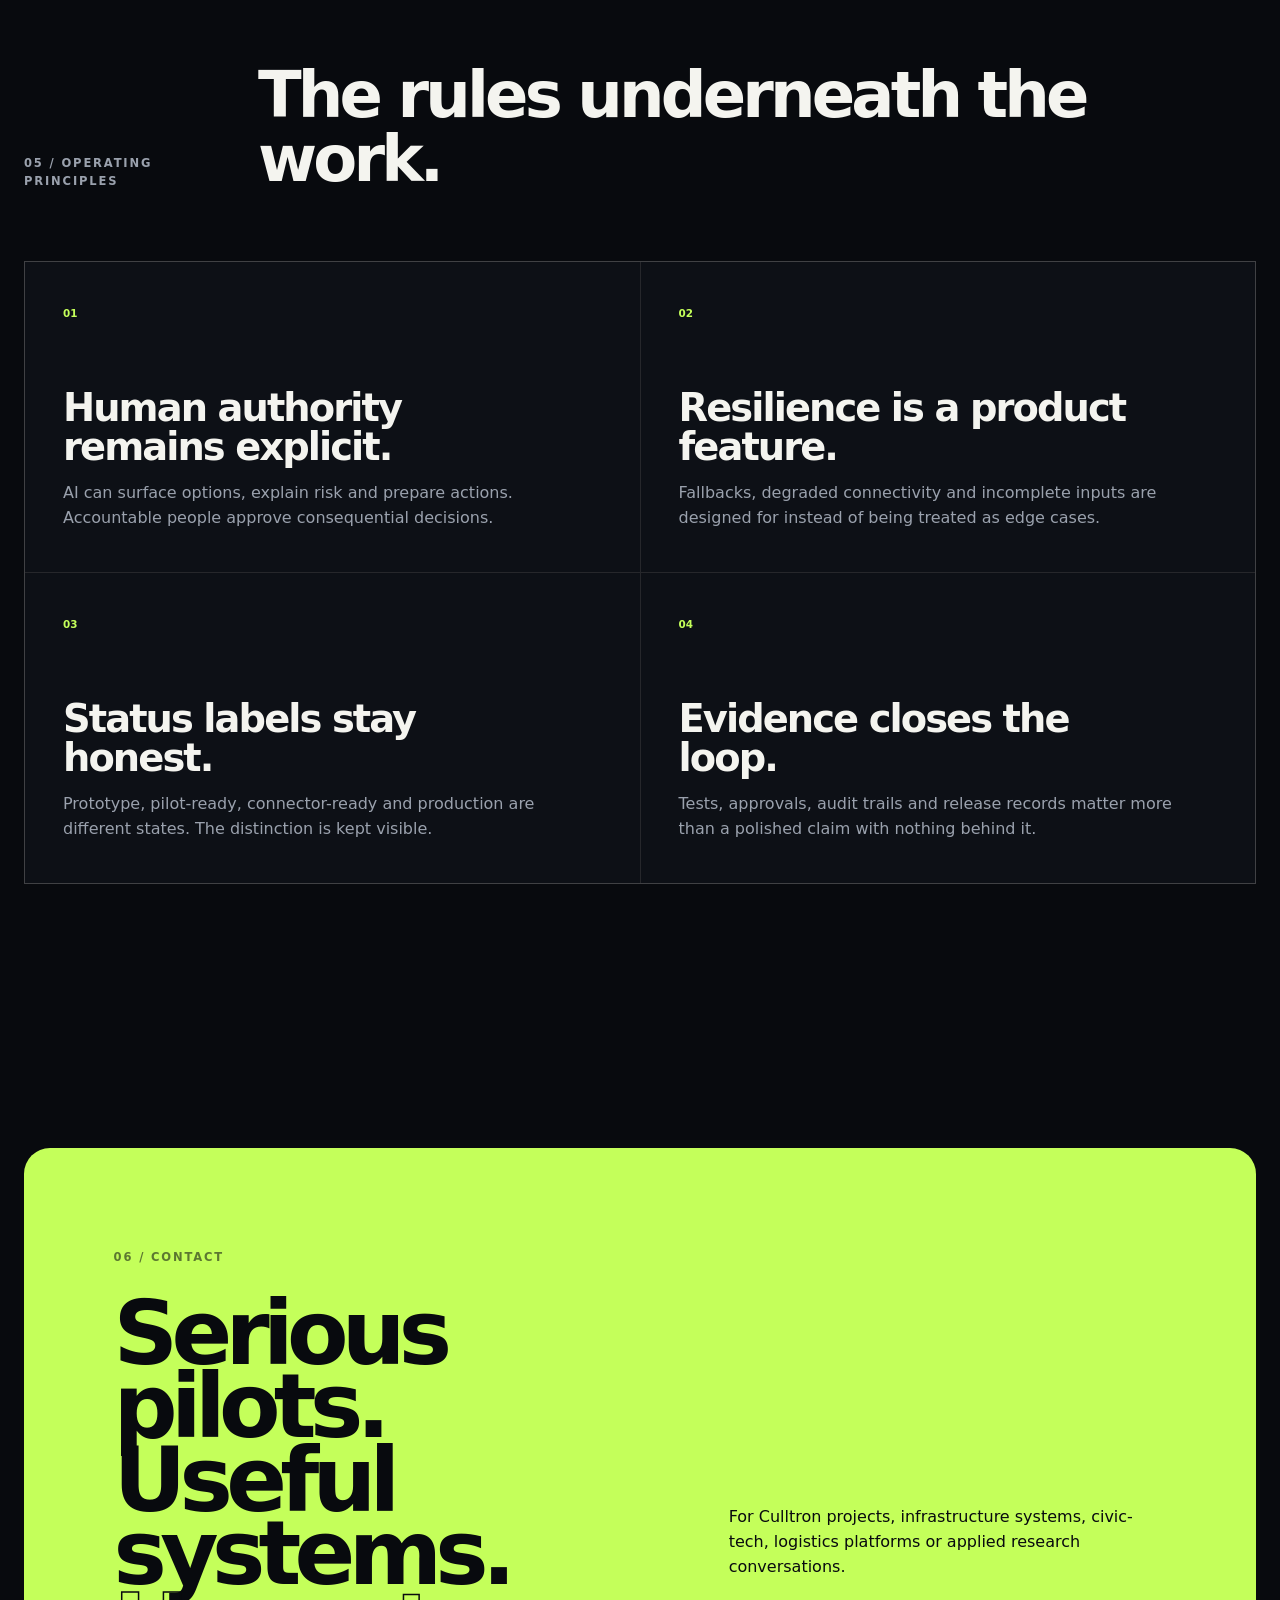
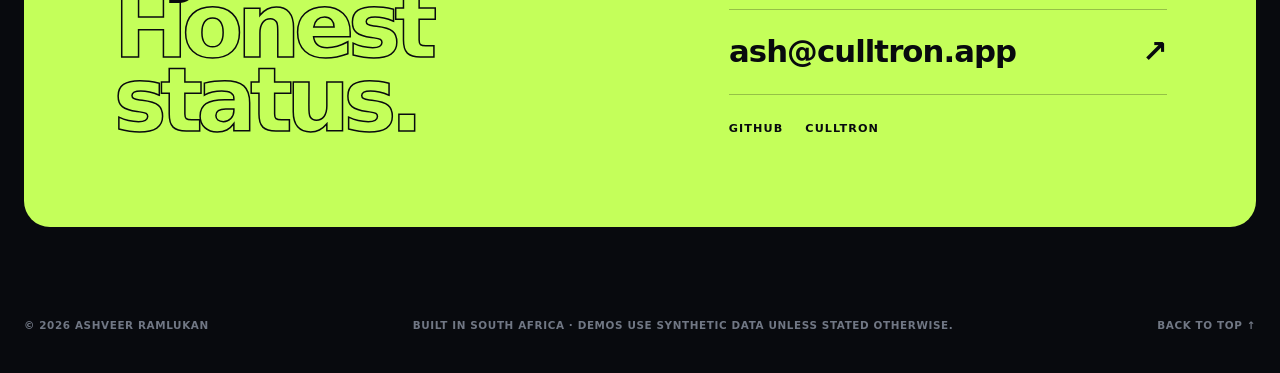
==== commit b8256bad: "Remove premature procurement-ready claim" ====
--- a/index.html
+++ b/index.html
@@ -284,8 +284,8 @@
           <article class="evidence reveal">
             <span class="evidence-index">A</span>
             <div>
-              <h3>Registered and procurement-ready</h3>
-              <p>Culltron (Pty) Ltd is registered on South Africa’s Central Supplier Database for nationwide IT services and holds Level 1 B-BBEE status with 135% procurement recognition.</p>
+              <h3>Registered supplier foundation</h3>
+              <p>Culltron (Pty) Ltd holds a South African Central Supplier Database registration for nationwide IT services and Level 1 B-BBEE status with 135% procurement recognition.</p>
             </div>
           </article>
           <article class="evidence reveal">
--- a/styles.css
+++ b/styles.css
@@ -0,0 +1,670 @@
+:root {
+  --bg: #080a0e;
+  --bg-soft: #0d1016;
+  --panel: rgba(17, 21, 29, 0.72);
+  --panel-solid: #11151d;
+  --ink: #f4f4ef;
+  --muted: #9aa1ad;
+  --muted-2: #707784;
+  --line: rgba(255, 255, 255, 0.12);
+  --line-strong: rgba(255, 255, 255, 0.22);
+  --acid: #c4ff5a;
+  --cyan: #6ce7ff;
+  --violet: #a68cff;
+  --orange: #ffab62;
+  --shell: min(1240px, calc(100vw - 48px));
+  --radius: 26px;
+  --ease: cubic-bezier(.2,.8,.2,1);
+}
+
+* { box-sizing: border-box; }
+html { scroll-behavior: smooth; background: var(--bg); }
+body {
+  margin: 0;
+  min-width: 320px;
+  color: var(--ink);
+  background:
+    radial-gradient(circle at 15% 10%, rgba(166, 140, 255, .08), transparent 25rem),
+    radial-gradient(circle at 85% 30%, rgba(108, 231, 255, .06), transparent 27rem),
+    var(--bg);
+  font-family: Inter, ui-sans-serif, system-ui, -apple-system, BlinkMacSystemFont, "Segoe UI", sans-serif;
+  font-size: 16px;
+  line-height: 1.55;
+  overflow-x: hidden;
+}
+
+body.nav-open { overflow: hidden; }
+a { color: inherit; text-decoration: none; }
+button, a { -webkit-tap-highlight-color: transparent; }
+button { font: inherit; }
+::selection { color: #080a0e; background: var(--acid); }
+
+.skip-link {
+  position: fixed;
+  top: 12px;
+  left: 12px;
+  z-index: 1000;
+  transform: translateY(-160%);
+  padding: 10px 14px;
+  color: #080a0e;
+  background: var(--acid);
+  border-radius: 999px;
+  transition: transform .2s ease;
+}
+.skip-link:focus { transform: translateY(0); }
+
+.shell { width: var(--shell); margin-inline: auto; }
+.section { position: relative; padding: 132px 0; }
+
+.field {
+  position: fixed;
+  inset: 0;
+  z-index: -2;
+  width: 100%;
+  height: 100%;
+  opacity: .34;
+  pointer-events: none;
+}
+
+.pointer-glow {
+  position: fixed;
+  z-index: -1;
+  width: 520px;
+  height: 520px;
+  margin: -260px 0 0 -260px;
+  border-radius: 50%;
+  background: radial-gradient(circle, rgba(196, 255, 90, .075), transparent 64%);
+  pointer-events: none;
+  opacity: 0;
+  transition: opacity .25s ease;
+  will-change: transform;
+}
+
+.scroll-progress {
+  position: fixed;
+  inset: 0 0 auto;
+  z-index: 100;
+  height: 2px;
+  background: transparent;
+}
+.scroll-progress span {
+  display: block;
+  width: 100%;
+  height: 100%;
+  background: linear-gradient(90deg, var(--acid), var(--cyan));
+  transform: scaleX(0);
+  transform-origin: left;
+}
+
+.site-header {
+  position: fixed;
+  z-index: 90;
+  top: 0;
+  left: 0;
+  width: 100%;
+  display: flex;
+  align-items: center;
+  justify-content: space-between;
+  padding: 22px max(24px, calc((100vw - 1240px) / 2));
+  transition: padding .3s var(--ease), background .3s ease, border .3s ease;
+}
+.site-header.scrolled {
+  padding-top: 14px;
+  padding-bottom: 14px;
+  background: rgba(8, 10, 14, .72);
+  border-bottom: 1px solid var(--line);
+  backdrop-filter: blur(20px);
+}
+
+.brand { display: inline-flex; align-items: center; gap: 12px; }
+.brand-mark {
+  display: grid;
+  place-items: center;
+  width: 42px;
+  height: 42px;
+  color: #080a0e;
+  background: var(--acid);
+  border-radius: 50%;
+  font-size: .75rem;
+  font-weight: 900;
+  letter-spacing: -.03em;
+}
+.brand-copy {
+  font-size: .7rem;
+  font-weight: 700;
+  line-height: 1.05;
+  letter-spacing: .09em;
+  text-transform: uppercase;
+}
+
+.site-nav { display: flex; align-items: center; gap: 30px; }
+.site-nav > a {
+  position: relative;
+  color: #dfe1dd;
+  font-size: .76rem;
+  font-weight: 700;
+  letter-spacing: .08em;
+  text-transform: uppercase;
+}
+.site-nav > a:not(.nav-cta)::after {
+  content: "";
+  position: absolute;
+  right: 0;
+  bottom: -6px;
+  left: 0;
+  height: 1px;
+  background: var(--acid);
+  transform: scaleX(0);
+  transform-origin: right;
+  transition: transform .3s var(--ease);
+}
+.site-nav > a:hover::after,
+.site-nav > a:focus-visible::after { transform: scaleX(1); transform-origin: left; }
+.nav-cta {
+  padding: 10px 16px;
+  color: #080a0e !important;
+  background: var(--ink);
+  border-radius: 999px;
+}
+.nav-toggle { display: none; }
+
+.hero {
+  position: relative;
+  display: flex;
+  min-height: 100svh;
+  align-items: center;
+  padding: 132px 0 68px;
+  overflow: hidden;
+}
+.hero::after {
+  content: "";
+  position: absolute;
+  inset: auto 0 0;
+  height: 1px;
+  background: linear-gradient(90deg, transparent, var(--line-strong), transparent);
+}
+.hero-grid {
+  display: grid;
+  grid-template-columns: minmax(0, 1.2fr) minmax(360px, .8fr);
+  align-items: center;
+  gap: 72px;
+}
+.eyebrow, .section-index, .project-kicker, .timeline-type {
+  color: var(--muted);
+  font-size: .72rem;
+  font-weight: 800;
+  letter-spacing: .16em;
+  text-transform: uppercase;
+}
+.eyebrow { display: flex; align-items: center; gap: 10px; margin-bottom: 24px; }
+.status-dot {
+  width: 7px;
+  height: 7px;
+  background: var(--acid);
+  border-radius: 50%;
+  box-shadow: 0 0 0 6px rgba(196,255,90,.08), 0 0 22px rgba(196,255,90,.65);
+}
+.hero-title {
+  margin: 0;
+  font-size: clamp(4rem, 10vw, 9.4rem);
+  font-weight: 820;
+  line-height: .78;
+  letter-spacing: -.085em;
+}
+.hero-title span { display: block; }
+.hero-title .outline {
+  color: transparent;
+  -webkit-text-stroke: 1.5px rgba(244, 244, 239, .8);
+}
+.hero-role {
+  display: flex;
+  flex-wrap: wrap;
+  gap: 8px;
+  margin: 35px 0 0;
+  color: var(--acid);
+  font-size: .78rem;
+  font-weight: 800;
+  letter-spacing: .1em;
+  text-transform: uppercase;
+}
+.hero-role span { color: var(--muted-2); }
+.hero-lead {
+  max-width: 680px;
+  margin: 23px 0 0;
+  color: #c8cbd0;
+  font-size: clamp(1.05rem, 1.55vw, 1.34rem);
+  line-height: 1.55;
+}
+.hero-actions { display: flex; flex-wrap: wrap; gap: 14px; margin-top: 36px; }
+.button {
+  display: inline-flex;
+  min-height: 52px;
+  align-items: center;
+  justify-content: center;
+  gap: 18px;
+  padding: 13px 22px;
+  border: 1px solid transparent;
+  border-radius: 999px;
+  font-size: .78rem;
+  font-weight: 800;
+  letter-spacing: .08em;
+  text-transform: uppercase;
+  transition: transform .3s var(--ease), background .3s ease, border .3s ease;
+}
+.button svg { width: 18px; fill: none; stroke: currentColor; stroke-width: 1.7; }
+.button-primary { color: #080a0e; background: var(--acid); }
+.button-primary:hover { background: #d3ff83; }
+.button-quiet { border-color: var(--line-strong); background: rgba(255,255,255,.025); }
+.button-quiet:hover { border-color: rgba(196,255,90,.55); background: rgba(196,255,90,.04); }
+
+.hero-orbit {
+  position: relative;
+  width: min(100%, 520px);
+  aspect-ratio: 1;
+  margin-inline: auto;
+}
+.hero-orbit::before {
+  content: "";
+  position: absolute;
+  inset: 16%;
+  border-radius: 50%;
+  background: radial-gradient(circle at 35% 28%, rgba(108,231,255,.14), transparent 38%), rgba(255,255,255,.015);
+  border: 1px solid var(--line);
+  box-shadow: inset 0 0 80px rgba(166,140,255,.05), 0 0 120px rgba(108,231,255,.04);
+}
+.orbit-ring {
+  position: absolute;
+  inset: 8%;
+  border: 1px solid rgba(255,255,255,.13);
+  border-radius: 50%;
+  animation: spin 24s linear infinite;
+}
+.orbit-ring::after {
+  content: "";
+  position: absolute;
+  top: -4px;
+  left: 50%;
+  width: 8px;
+  height: 8px;
+  background: var(--cyan);
+  border-radius: 50%;
+  box-shadow: 0 0 22px var(--cyan);
+}
+.orbit-ring-two { inset: 25%; border-style: dashed; animation-duration: 16s; animation-direction: reverse; }
+.orbit-ring-two::after { background: var(--acid); box-shadow: 0 0 22px var(--acid); }
+.orbit-core {
+  position: absolute;
+  top: 50%;
+  left: 50%;
+  display: flex;
+  width: 150px;
+  height: 150px;
+  flex-direction: column;
+  align-items: center;
+  justify-content: center;
+  background: rgba(9, 12, 17, .88);
+  border: 1px solid var(--line-strong);
+  border-radius: 50%;
+  transform: translate(-50%, -50%);
+  box-shadow: 0 24px 70px rgba(0,0,0,.42);
+  backdrop-filter: blur(15px);
+}
+.orbit-core strong { font-size: 3.8rem; line-height: .9; letter-spacing: -.08em; }
+.orbit-core span { margin-top: 5px; color: var(--muted); font-size: .62rem; font-weight: 800; letter-spacing: .15em; }
+.orbit-core .orbit-kicker { margin: 0 0 8px; color: var(--acid); }
+.orbit-tag {
+  position: absolute;
+  padding: 9px 13px;
+  background: rgba(13,16,22,.75);
+  border: 1px solid var(--line);
+  border-radius: 999px;
+  color: #d8dbdd;
+  font-size: .61rem;
+  font-weight: 800;
+  letter-spacing: .12em;
+  text-transform: uppercase;
+  backdrop-filter: blur(10px);
+}
+.tag-one { top: 13%; left: 2%; }
+.tag-two { top: 28%; right: -2%; }
+.tag-three { bottom: 12%; left: 4%; }
+.tag-four { right: 2%; bottom: 28%; }
+.hero-foot {
+  position: absolute;
+  right: 0;
+  bottom: 26px;
+  left: 0;
+  display: grid;
+  grid-template-columns: auto 1fr auto;
+  align-items: center;
+  gap: 16px;
+  color: var(--muted-2);
+  font-size: .62rem;
+  font-weight: 800;
+  letter-spacing: .14em;
+  text-transform: uppercase;
+}
+.hero-line { height: 1px; background: var(--line); }
+
+.signal-layout, .section-head {
+  display: grid;
+  grid-template-columns: 180px minmax(0, 1fr);
+  gap: 54px;
+}
+.statement {
+  max-width: 980px;
+  margin: 0;
+  font-size: clamp(2.6rem, 5.4vw, 6rem);
+  font-weight: 720;
+  line-height: .99;
+  letter-spacing: -.06em;
+}
+.statement-note {
+  max-width: 650px;
+  margin: 30px 0 0 auto;
+  color: var(--muted);
+  font-size: 1.05rem;
+}
+.metric-grid {
+  display: grid;
+  grid-template-columns: repeat(4, 1fr);
+  margin-top: 92px;
+  border-top: 1px solid var(--line);
+  border-bottom: 1px solid var(--line);
+}
+.metric { min-height: 220px; padding: 34px 28px; border-right: 1px solid var(--line); }
+.metric:last-child { border-right: 0; }
+.metric strong, .metric > span {
+  font-size: clamp(2.5rem, 4.5vw, 5rem);
+  font-weight: 780;
+  line-height: 1;
+  letter-spacing: -.065em;
+}
+.metric > span { color: var(--muted-2); }
+.metric p { margin: 58px 0 2px; font-size: .9rem; font-weight: 750; }
+.metric small { color: var(--muted-2); font-size: .72rem; }
+
+.section-title {
+  max-width: 960px;
+  margin: 0;
+  font-size: clamp(2.5rem, 5vw, 5.7rem);
+  font-weight: 720;
+  line-height: 1;
+  letter-spacing: -.06em;
+}
+.section-intro { max-width: 690px; margin: 25px 0 0; color: var(--muted); font-size: 1.04rem; }
+.section-head.compact { align-items: end; }
+
+.project-grid {
+  display: grid;
+  grid-template-columns: repeat(2, minmax(0, 1fr));
+  gap: 22px;
+  margin-top: 72px;
+}
+.project {
+  position: relative;
+  display: grid;
+  min-height: 700px;
+  grid-template-rows: auto 300px 1fr;
+  overflow: hidden;
+  background: rgba(17,21,29,.62);
+  border: 1px solid var(--line);
+  border-radius: var(--radius);
+  transition: transform .5s var(--ease), border-color .4s ease, background .4s ease;
+  backdrop-filter: blur(10px);
+}
+.project:hover { transform: translateY(-7px); border-color: rgba(196,255,90,.3); background: rgba(18,23,31,.82); }
+.project-featured { grid-column: span 2; grid-template-columns: 1.08fr .92fr; grid-template-rows: auto 1fr; }
+.project-featured .project-topline { grid-column: 1 / -1; }
+.project-featured .project-visual { grid-column: 1; grid-row: 2; min-height: 470px; }
+.project-featured .project-copy { grid-column: 2; grid-row: 2; }
+.project-topline { display: flex; align-items: center; justify-content: space-between; padding: 22px 24px; border-bottom: 1px solid var(--line); }
+.project-number { color: var(--muted-2); font-size: .75rem; font-weight: 800; }
+.status { padding: 7px 10px; border: 1px solid var(--line); border-radius: 999px; font-size: .6rem; font-weight: 800; letter-spacing: .1em; text-transform: uppercase; }
+.status-ready { color: var(--acid); background: rgba(196,255,90,.04); }
+.status-build { color: var(--cyan); background: rgba(108,231,255,.04); }
+.status-release { color: var(--violet); background: rgba(166,140,255,.04); }
+.project-visual { position: relative; min-height: 300px; overflow: hidden; border-bottom: 1px solid var(--line); background: #0b0e14; }
+.project-featured .project-visual { border-right: 1px solid var(--line); border-bottom: 0; }
+.project-copy { display: flex; flex-direction: column; padding: 42px; }
+.project-copy h3 { margin: 9px 0 15px; font-size: clamp(2rem, 3.4vw, 4.2rem); line-height: .95; letter-spacing: -.055em; }
+.project-copy > p:not(.project-kicker) { max-width: 580px; margin: 0; color: var(--muted); }
+.tag-list { display: flex; flex-wrap: wrap; gap: 8px; margin: 25px 0 35px; padding: 0; list-style: none; }
+.tag-list li { padding: 7px 10px; border: 1px solid var(--line); border-radius: 999px; color: #c7cbd1; font-size: .65rem; font-weight: 750; text-transform: uppercase; letter-spacing: .06em; }
+.text-link { display: inline-flex; width: fit-content; align-items: center; gap: 14px; margin-top: auto; padding-bottom: 5px; border-bottom: 1px solid var(--line-strong); font-size: .72rem; font-weight: 800; letter-spacing: .08em; text-transform: uppercase; }
+.text-link:hover { border-color: var(--acid); }
+
+.visual-port { background: radial-gradient(circle at 55% 40%, rgba(108,231,255,.11), transparent 36%), #0b0e14; }
+.visual-port::before, .civic-map, .visual-grid::before {
+  content: "";
+  position: absolute;
+  inset: 0;
+  background-image: linear-gradient(rgba(255,255,255,.045) 1px, transparent 1px), linear-gradient(90deg, rgba(255,255,255,.045) 1px, transparent 1px);
+  background-size: 40px 40px;
+  mask-image: linear-gradient(to bottom, black, transparent 90%);
+}
+.radar { position: absolute; top: 50%; left: 50%; width: 320px; height: 320px; border: 1px solid rgba(108,231,255,.25); border-radius: 50%; transform: translate(-50%,-50%); }
+.radar::before, .radar::after { content: ""; position: absolute; inset: 16%; border: 1px solid rgba(108,231,255,.18); border-radius: 50%; }
+.radar::after { inset: 34%; }
+.route { position: absolute; height: 1px; background: linear-gradient(90deg, transparent, var(--cyan), transparent); transform-origin: left; }
+.route-a { top: 42%; left: 19%; width: 65%; transform: rotate(-16deg); }
+.route-b { top: 64%; left: 28%; width: 56%; transform: rotate(12deg); }
+.port-node { position: absolute; width: 12px; height: 12px; border: 3px solid #0b0e14; border-radius: 50%; background: var(--cyan); box-shadow: 0 0 20px var(--cyan); }
+.node-a { top: 36%; left: 29%; }.node-b { top: 48%; left: 62%; }.node-c { top: 67%; left: 74%; background: var(--acid); box-shadow: 0 0 20px var(--acid); }
+.visual-label { position: absolute; right: 28px; bottom: 28px; padding: 14px 16px; background: rgba(8,10,14,.85); border: 1px solid var(--line); border-radius: 12px; backdrop-filter: blur(10px); }
+.visual-label span { display: block; color: var(--muted-2); font-size: .55rem; font-weight: 800; letter-spacing: .15em; }
+.visual-label strong { display: block; margin-top: 4px; font-size: 1rem; }
+
+.visual-civic { background: radial-gradient(circle at 30% 35%, rgba(255,171,98,.12), transparent 35%), #0b0e14; }
+.civic-map { background-size: 32px 32px; transform: rotate(-7deg) scale(1.2); }
+.pulse { position: absolute; width: 12px; height: 12px; border-radius: 50%; background: var(--orange); box-shadow: 0 0 0 0 rgba(255,171,98,.6); animation: pulse 2.8s infinite; }
+.pulse-a { top: 28%; left: 29%; }.pulse-b { top: 55%; left: 68%; animation-delay: .8s; }.pulse-c { top: 70%; left: 41%; animation-delay: 1.6s; }
+.dispatch-card { position: absolute; right: 24px; bottom: 24px; left: 24px; display: grid; grid-template-columns: 1fr auto; align-items: center; gap: 3px 16px; padding: 15px 17px; background: rgba(8,10,14,.88); border: 1px solid var(--line); border-radius: 14px; }
+.dispatch-card span { grid-column: 1/-1; color: var(--orange); font-size: .55rem; font-weight: 800; letter-spacing: .15em; }
+.dispatch-card strong { font-size: .9rem; }.dispatch-card i { color: var(--muted); font-size: .65rem; font-style: normal; }
+
+.visual-grid { background: radial-gradient(circle at 70% 20%, rgba(196,255,90,.1), transparent 35%), #0b0e14; }
+.visual-grid::before { background-size: 28px 28px; }
+.grid-wave { position: absolute; right: -5%; left: -5%; height: 60px; border-top: 2px solid var(--acid); border-radius: 50%; transform: rotate(-8deg); opacity: .55; }
+.wave-one { top: 34%; }.wave-two { top: 52%; border-color: var(--cyan); transform: rotate(6deg); }
+.grid-meter { position: absolute; top: 26px; left: 26px; padding: 12px; background: rgba(8,10,14,.8); border: 1px solid var(--line); border-radius: 12px; }
+.grid-meter span { display: block; color: var(--muted-2); font-size: .52rem; font-weight: 800; letter-spacing: .14em; }
+.grid-meter b { display: block; margin-top: 3px; color: var(--acid); font-size: 1.2rem; }
+.meter-two { top: auto; right: 26px; bottom: 26px; left: auto; }.meter-two b { color: var(--cyan); }
+
+.visual-os { display: grid; place-items: center; background: radial-gradient(circle, rgba(166,140,255,.12), transparent 40%), #0b0e14; }
+.terminal-window { width: min(82%, 430px); padding: 16px; background: rgba(8,10,14,.94); border: 1px solid rgba(166,140,255,.25); border-radius: 16px; box-shadow: 0 30px 70px rgba(0,0,0,.4); }
+.terminal-head { display: flex; gap: 6px; padding-bottom: 14px; border-bottom: 1px solid var(--line); }
+.terminal-head i { width: 7px; height: 7px; border-radius: 50%; background: var(--muted-2); }
+.terminal-window code { display: block; margin-top: 13px; color: #c8cbd0; font-family: ui-monospace, SFMono-Regular, Menlo, Consolas, monospace; font-size: .72rem; }
+.terminal-window code span { color: var(--violet); }
+.terminal-ok { margin-top: 16px; padding: 9px 10px; color: var(--acid); background: rgba(196,255,90,.05); border-radius: 8px; font-size: .65rem; font-weight: 800; letter-spacing: .08em; text-transform: uppercase; }
+
+.culltron { background: linear-gradient(to bottom, transparent, rgba(255,255,255,.018) 20%, rgba(255,255,255,.018) 80%, transparent); }
+.culltron-layout { display: grid; grid-template-columns: minmax(0, .85fr) minmax(0, 1.15fr); gap: 90px; }
+.culltron-sticky { position: sticky; top: 125px; align-self: start; }
+.culltron-sticky .section-title { margin-top: 23px; }
+.culltron-actions { margin-top: 35px; }
+.evidence-stack { border-top: 1px solid var(--line); }
+.evidence { display: grid; grid-template-columns: 55px 1fr; gap: 22px; padding: 40px 0; border-bottom: 1px solid var(--line); }
+.evidence-index { display: grid; place-items: center; width: 38px; height: 38px; color: var(--acid); border: 1px solid var(--line); border-radius: 50%; font-size: .68rem; font-weight: 800; }
+.evidence h3 { margin: 0 0 8px; font-size: 1.2rem; }
+.evidence p { margin: 0; color: var(--muted); }
+.system-atlas { margin-top: 130px; padding: 50px; background: rgba(12,15,20,.7); border: 1px solid var(--line); border-radius: var(--radius); }
+.atlas-head { display: flex; align-items: end; justify-content: space-between; gap: 30px; margin-bottom: 40px; }
+.atlas-head h3 { margin: 0; font-size: clamp(2rem, 4vw, 4.7rem); line-height: 1; letter-spacing: -.055em; }
+.atlas-row { display: grid; grid-template-columns: 45px 1.2fr 1fr auto; align-items: center; gap: 20px; padding: 20px 0; border-top: 1px solid var(--line); }
+.atlas-row > span { color: var(--muted-2); font-size: .65rem; font-weight: 800; }
+.atlas-row strong { font-size: 1.05rem; }
+.atlas-row em { color: var(--muted); font-size: .8rem; font-style: normal; }
+.atlas-row b { padding: 7px 9px; color: #c9ced4; border: 1px solid var(--line); border-radius: 999px; font-size: .58rem; font-weight: 800; letter-spacing: .06em; text-transform: uppercase; }
+.atlas-note { max-width: 780px; margin: 28px 0 0 65px; color: var(--muted-2); font-size: .74rem; }
+
+.study-grid { display: grid; grid-template-columns: 1.25fr .75fr; gap: 70px; margin-top: 78px; }
+.timeline { border-top: 1px solid var(--line); }
+.timeline-item { display: grid; grid-template-columns: 145px 1fr; gap: 35px; padding: 34px 0; border-bottom: 1px solid var(--line); }
+.timeline-item time { color: var(--muted-2); font-size: .72rem; font-weight: 800; letter-spacing: .08em; text-transform: uppercase; }
+.timeline-item h3 { margin: 8px 0 6px; font-size: 1.28rem; }
+.timeline-item p:not(.timeline-type) { margin: 0; color: var(--muted); }
+.study-panel { align-self: start; padding: 38px; background: rgba(17,21,29,.62); border: 1px solid var(--line); border-radius: var(--radius); }
+.study-panel h3 { margin: 12px 0 30px; font-size: clamp(1.8rem, 3vw, 3.4rem); line-height: 1; letter-spacing: -.05em; }
+.focus-list { margin: 0; padding: 0; border-top: 1px solid var(--line); list-style: none; }
+.focus-list li { display: grid; grid-template-columns: 35px 1fr; gap: 12px; padding: 16px 0; border-bottom: 1px solid var(--line); color: #d7dadc; font-size: .88rem; }
+.focus-list span { color: var(--acid); font-size: .66rem; font-weight: 800; }
+.study-note { margin: 27px 0 0; color: var(--muted-2); font-size: .75rem; }
+
+.principles-grid { display: grid; grid-template-columns: repeat(2, 1fr); gap: 1px; margin-top: 70px; background: var(--line); border: 1px solid var(--line); }
+.principle { min-height: 310px; padding: 38px; background: var(--bg-soft); }
+.principle > span { color: var(--acid); font-size: .65rem; font-weight: 800; }
+.principle h3 { max-width: 480px; margin: 65px 0 15px; font-size: clamp(1.8rem, 3vw, 3.4rem); line-height: 1; letter-spacing: -.05em; }
+.principle p { max-width: 500px; margin: 0; color: var(--muted); }
+
+.contact { padding-bottom: 60px; }
+.contact-card {
+  display: grid;
+  grid-template-columns: 1.1fr .9fr;
+  gap: 80px;
+  padding: clamp(42px, 7vw, 90px);
+  background: var(--acid);
+  border-radius: var(--radius);
+  color: #080a0e;
+}
+.contact-card .section-index { color: rgba(8,10,14,.55); }
+.contact-card h2 { margin: 30px 0 0; font-size: clamp(3rem, 7vw, 7.7rem); font-weight: 800; line-height: .82; letter-spacing: -.075em; }
+.contact-card h2 span { color: transparent; -webkit-text-stroke: 1.5px #080a0e; }
+.contact-side { display: flex; flex-direction: column; justify-content: flex-end; }
+.contact-side > p { max-width: 470px; margin: 0 0 30px; font-size: 1rem; }
+.contact-email { display: flex; align-items: center; justify-content: space-between; gap: 20px; padding: 18px 0; border-top: 1px solid rgba(8,10,14,.25); border-bottom: 1px solid rgba(8,10,14,.25); font-size: clamp(1.2rem, 2.4vw, 2.2rem); font-weight: 720; letter-spacing: -.03em; }
+.contact-links { display: flex; gap: 22px; margin-top: 25px; font-size: .7rem; font-weight: 800; letter-spacing: .1em; text-transform: uppercase; }
+.contact-links a:hover { text-decoration: underline; }
+
+.site-footer { padding: 30px 0 40px; color: var(--muted-2); font-size: .65rem; font-weight: 700; letter-spacing: .06em; text-transform: uppercase; }
+.site-footer .shell { display: flex; align-items: center; justify-content: space-between; gap: 25px; }
+.site-footer p { margin: 0; }
+
+.reveal { opacity: 0; transform: translateY(30px); transition: opacity .9s var(--ease), transform .9s var(--ease); }
+.reveal.is-visible { opacity: 1; transform: translateY(0); }
+
+@keyframes spin { to { transform: rotate(360deg); } }
+@keyframes pulse { 0% { box-shadow: 0 0 0 0 rgba(255,171,98,.6); } 70% { box-shadow: 0 0 0 20px rgba(255,171,98,0); } 100% { box-shadow: 0 0 0 0 rgba(255,171,98,0); } }
+
+@media (max-width: 1050px) {
+  :root { --shell: min(100% - 36px, 920px); }
+  .site-header { padding-inline: 18px; }
+  .hero-grid { grid-template-columns: 1fr; gap: 40px; }
+  .hero-copy { padding-top: 50px; }
+  .hero-orbit { width: min(72vw, 460px); }
+  .hero-title { font-size: clamp(5rem, 16vw, 9rem); }
+  .metric-grid { grid-template-columns: repeat(2, 1fr); }
+  .metric:nth-child(2) { border-right: 0; }
+  .metric:nth-child(-n+2) { border-bottom: 1px solid var(--line); }
+  .project-featured { grid-template-columns: 1fr; grid-template-rows: auto 360px 1fr; }
+  .project-featured .project-visual { grid-column: 1; grid-row: 2; min-height: 360px; border-right: 0; border-bottom: 1px solid var(--line); }
+  .project-featured .project-copy { grid-column: 1; grid-row: 3; }
+  .culltron-layout { grid-template-columns: 1fr; gap: 70px; }
+  .culltron-sticky { position: static; }
+  .study-grid { grid-template-columns: 1fr; }
+  .contact-card { grid-template-columns: 1fr; gap: 65px; }
+}
+
+@media (max-width: 760px) {
+  :root { --shell: calc(100vw - 28px); --radius: 20px; }
+  .section { padding: 92px 0; }
+  .site-header { padding: 15px 14px; }
+  .brand-copy { display: none; }
+  .nav-toggle {
+    position: relative;
+    z-index: 3;
+    display: grid;
+    width: 44px;
+    height: 44px;
+    place-items: center;
+    padding: 0;
+    background: rgba(17,21,29,.9);
+    border: 1px solid var(--line);
+    border-radius: 50%;
+  }
+  .nav-toggle span { position: absolute; width: 16px; height: 1px; background: var(--ink); transition: transform .25s ease, top .25s ease; }
+  .nav-toggle span:first-child { top: 18px; }.nav-toggle span:last-child { top: 24px; }
+  .nav-open .nav-toggle span:first-child { top: 21px; transform: rotate(45deg); }
+  .nav-open .nav-toggle span:last-child { top: 21px; transform: rotate(-45deg); }
+  .site-nav {
+    position: fixed;
+    inset: 0;
+    display: flex;
+    flex-direction: column;
+    align-items: flex-start;
+    justify-content: center;
+    gap: 24px;
+    padding: 80px 28px;
+    background: rgba(8,10,14,.97);
+    transform: translateY(-105%);
+    transition: transform .45s var(--ease);
+    backdrop-filter: blur(20px);
+  }
+  .nav-open .site-nav { transform: translateY(0); }
+  .site-nav > a { font-size: 1.7rem; letter-spacing: -.03em; text-transform: none; }
+  .nav-cta { margin-top: 15px; padding: 12px 18px; font-size: .9rem !important; letter-spacing: .04em !important; text-transform: uppercase !important; }
+  .hero { min-height: auto; padding: 135px 0 90px; }
+  .hero-grid { gap: 50px; }
+  .hero-title { font-size: clamp(4rem, 21vw, 7rem); }
+  .hero-role { line-height: 1.6; }
+  .hero-actions { flex-direction: column; align-items: stretch; }
+  .button { width: 100%; }
+  .hero-orbit { width: min(94vw, 390px); }
+  .orbit-core { width: 125px; height: 125px; }
+  .orbit-core strong { font-size: 3rem; }
+  .orbit-tag { font-size: .5rem; }
+  .tag-one { left: 0; }.tag-two { right: 0; }.tag-three { left: 0; }.tag-four { right: 0; }
+  .hero-foot { display: none; }
+  .signal-layout, .section-head { grid-template-columns: 1fr; gap: 22px; }
+  .statement { font-size: clamp(2.6rem, 12vw, 4.8rem); }
+  .statement-note { margin-left: 0; }
+  .metric-grid { margin-top: 55px; }
+  .metric { min-height: 175px; padding: 26px 18px; }
+  .metric p { margin-top: 35px; }
+  .project-grid { grid-template-columns: 1fr; margin-top: 50px; }
+  .project-featured { grid-column: auto; }
+  .project { min-height: 650px; grid-template-rows: auto 260px 1fr; }
+  .project-featured { grid-template-rows: auto 280px 1fr; }
+  .project-featured .project-visual { min-height: 280px; }
+  .project-copy { padding: 30px 24px; }
+  .project-copy h3 { font-size: 2.45rem; }
+  .system-atlas { margin-top: 80px; padding: 30px 20px; }
+  .atlas-head { display: block; }
+  .atlas-head h3 { margin-top: 10px; }
+  .atlas-row { grid-template-columns: 30px 1fr; gap: 8px 12px; }
+  .atlas-row em, .atlas-row b { grid-column: 2; }
+  .atlas-row b { width: fit-content; }
+  .atlas-note { margin-left: 0; }
+  .timeline-item { grid-template-columns: 1fr; gap: 12px; }
+  .study-panel { padding: 28px 23px; }
+  .principles-grid { grid-template-columns: 1fr; }
+  .principle { min-height: 280px; padding: 30px 24px; }
+  .principle h3 { margin-top: 45px; }
+  .contact-card { padding: 45px 24px; }
+  .contact-card h2 { font-size: clamp(3.4rem, 17vw, 6rem); }
+  .contact-email { font-size: 1.05rem; }
+  .site-footer .shell { align-items: flex-start; flex-direction: column; gap: 10px; }
+}
+
+@media (max-width: 480px) {
+  .metric-grid { grid-template-columns: 1fr; }
+  .metric { border-right: 0; border-bottom: 1px solid var(--line); }
+  .metric:last-child { border-bottom: 0; }
+  .metric:nth-child(2) { border-bottom: 1px solid var(--line); }
+  .project-visual, .project-featured .project-visual { min-height: 245px; }
+  .radar { width: 240px; height: 240px; }
+}
+
+@media (hover: hover) and (pointer: fine) {
+  .pointer-glow { opacity: 1; }
+  .magnetic { will-change: transform; }
+}
+
+@media (prefers-reduced-motion: reduce) {
+  html { scroll-behavior: auto; }
+  *, *::before, *::after { animation-duration: .01ms !important; animation-iteration-count: 1 !important; transition-duration: .01ms !important; }
+  .reveal { opacity: 1; transform: none; }
+  .field, .pointer-glow { display: none; }
+}
